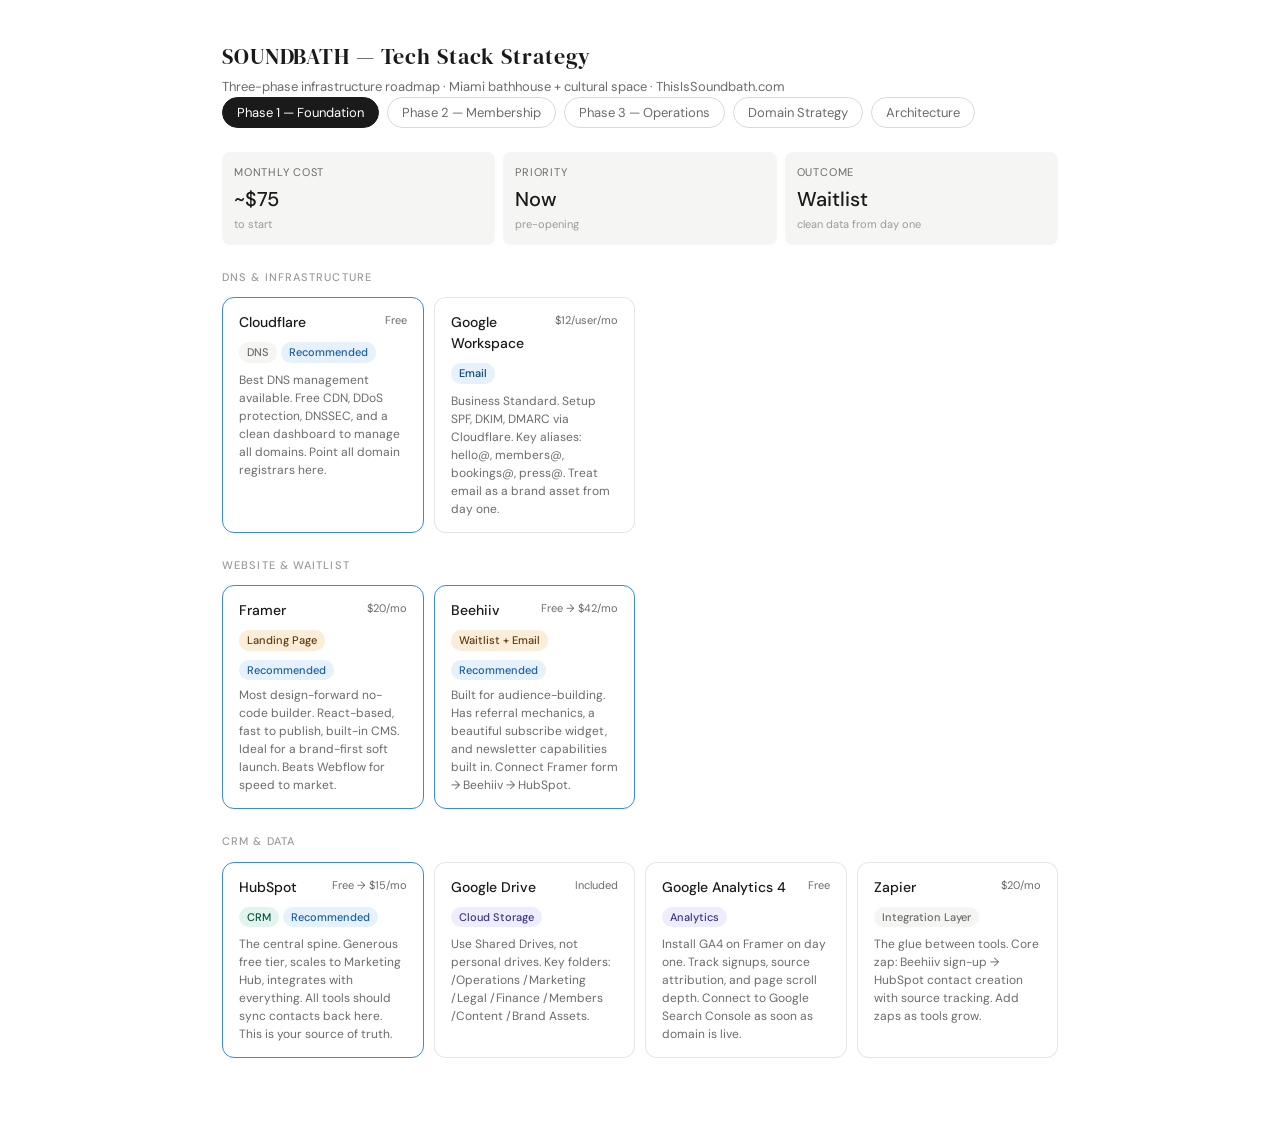
==== index.html @ 2747bed9 "index change" ====
<!DOCTYPE html>
<html lang="en">
<head>
<meta charset="UTF-8">
<meta name="viewport" content="width=device-width, initial-scale=1.0">
<title>SOUNDBATH — Tech Stack Strategy</title>
<style>
  @import url('https://fonts.googleapis.com/css2?family=DM+Serif+Display&family=DM+Sans:wght@400;500&display=swap');

  :root { --serif: 'DM Serif Display', serif; --sans: 'DM Sans', sans-serif; }
  *, *::before, *::after { box-sizing: border-box; margin: 0; padding: 0; }

  body {
    font-family: var(--sans);
    background: #fff;
    color: #1a1a1a;
    font-size: 14px;
    line-height: 1.5;
    padding: 32px;
    max-width: 900px;
    margin: 0 auto;
  }

  --color-text-primary: #1a1a1a;
  --color-text-secondary: #6b6b6b;
  --color-text-tertiary: #9b9b9b;
  --color-background-primary: #ffffff;
  --color-background-secondary: #f5f5f3;
  --color-border-tertiary: rgba(0,0,0,0.1);
  --color-border-secondary: rgba(0,0,0,0.2);
  --color-border-info: #378ADD;
  --color-background-info: #E6F1FB;
  --color-text-info: #185FA5;
  --border-radius-md: 8px;
  --border-radius-lg: 12px;

  .header { padding-bottom: 1rem; margin-bottom: 1.25rem; border-bottom: 0.5px solid rgba(0,0,0,0.1); }
  .header h1 { font-family: var(--serif); font-size: 22px; font-weight: 400; letter-spacing: 0.04em; }
  .header p { font-size: 13px; color: #6b6b6b; margin-top: 4px; }

  .phase-tabs { display: flex; gap: 8px; margin-bottom: 1.5rem; flex-wrap: wrap; }
  .tab { padding: 6px 14px; border: 0.5px solid rgba(0,0,0,0.15); border-radius: 20px; background: transparent; cursor: pointer; font-size: 13px; font-family: var(--sans); color: #6b6b6b; transition: all 0.15s; }
  .tab:hover { background: #f5f5f3; }
  .tab.active { background: #1a1a1a; color: #fff; border-color: #1a1a1a; }

  .phase-section { display: none; }
  .phase-section.active { display: block; }

  .section-label { font-size: 11px; letter-spacing: 0.1em; text-transform: uppercase; color: #9b9b9b; font-weight: 500; margin-bottom: 12px; }

  .tool-grid { display: grid; grid-template-columns: repeat(auto-fill, minmax(200px, 1fr)); gap: 10px; margin-bottom: 1.5rem; }

  .tool-card { background: #ffffff; border: 0.5px solid rgba(0,0,0,0.1); border-radius: 12px; padding: 14px 16px; cursor: pointer; transition: border-color 0.15s; }
  .tool-card:hover { border-color: rgba(0,0,0,0.2); }
  .tool-card.featured { border-color: #378ADD; border-width: 1px; }

  .tool-header { display: flex; align-items: flex-start; justify-content: space-between; gap: 8px; margin-bottom: 8px; }
  .tool-name { font-size: 14px; font-weight: 500; }
  .tool-cost { font-size: 11px; color: #6b6b6b; white-space: nowrap; }

  .tool-cat { display: inline-block; font-size: 11px; padding: 2px 8px; border-radius: 10px; margin-bottom: 8px; font-weight: 500; }
  .cat-infra { background: #f5f5f3; color: #6b6b6b; }
  .cat-email { background: #E6F1FB; color: #0C447C; }
  .cat-crm { background: #E1F5EE; color: #085041; }
  .cat-web { background: #FAEEDA; color: #633806; }
  .cat-data { background: #EEEDFE; color: #3C3489; }
  .cat-mem { background: #FAECE7; color: #712B13; }
  .cat-events { background: #EAF3DE; color: #27500A; }
  .cat-ops { background: #FBEAF0; color: #72243E; }
  .cat-rfid { background: #F1EFE8; color: #444441; }

  .rec-badge { font-size: 11px; padding: 2px 8px; border-radius: 10px; background: #E6F1FB; color: #185FA5; font-weight: 500; display: inline-block; margin-bottom: 6px; }

  .tool-desc { font-size: 12px; color: #6b6b6b; line-height: 1.5; }

  .arch-box { background: #f5f5f3; border-radius: 12px; padding: 1.25rem; margin-bottom: 1.5rem; }
  .arch-box h3 { font-size: 14px; font-weight: 500; margin-bottom: 10px; }
  .arch-flow { display: flex; align-items: center; flex-wrap: wrap; gap: 6px; margin-bottom: 10px; }
  .arch-node { background: #ffffff; border: 0.5px solid rgba(0,0,0,0.2); border-radius: 8px; padding: 5px 12px; font-size: 12px; font-weight: 500; white-space: nowrap; }
  .arch-arrow { color: #9b9b9b; font-size: 14px; }
  .arch-hub { background: #1a1a1a; color: #fff; border-color: #1a1a1a; }

  .domain-section { margin-bottom: 1.5rem; }
  .domain-item { display: flex; align-items: center; justify-content: space-between; padding: 10px 0; border-bottom: 0.5px solid rgba(0,0,0,0.08); gap: 12px; }
  .domain-item:last-child { border-bottom: none; }
  .domain-name { font-size: 13px; font-weight: 500; font-family: monospace; }
  .domain-note { font-size: 12px; color: #6b6b6b; flex: 1; text-align: right; }

  .callout { border-left: 2px solid #378ADD; padding: 10px 14px; margin-bottom: 1.25rem; border-radius: 0 8px 8px 0; background: #E6F1FB; }
  .callout p { font-size: 13px; color: #1a1a1a; line-height: 1.6; }
  .callout strong { font-weight: 500; }

  .cost-summary { display: grid; grid-template-columns: repeat(3, 1fr); gap: 8px; margin-bottom: 1.5rem; }
  .cost-card { background: #f5f5f3; border-radius: 8px; padding: 12px; }
  .cost-label { font-size: 11px; color: #6b6b6b; text-transform: uppercase; letter-spacing: 0.07em; margin-bottom: 4px; }
  .cost-val { font-size: 20px; font-weight: 500; }
  .cost-note { font-size: 11px; color: #9b9b9b; margin-top: 2px; }
</style>
</head>
<body>

<div style="font-family: var(--sans); color: #1a1a1a; padding: 0.5rem 0 2rem;">

  <div class="header">
    <h1>SOUNDBATH — Tech Stack Strategy</h1>
    <p>Three-phase infrastructure roadmap · Miami bathhouse + cultural space · ThisIsSoundbath.com</p>
  </div>

  <div class="phase-tabs">
    <button class="tab active" onclick="showPhase('p1', this)">Phase 1 — Foundation</button>
    <button class="tab" onclick="showPhase('p2', this)">Phase 2 — Membership</button>
    <button class="tab" onclick="showPhase('p3', this)">Phase 3 — Operations</button>
    <button class="tab" onclick="showPhase('domain', this)">Domain Strategy</button>
    <button class="tab" onclick="showPhase('arch', this)">Architecture</button>
  </div>

  <!-- PHASE 1 -->
  <div id="p1" class="phase-section active">
    <div class="cost-summary">
      <div class="cost-card"><div class="cost-label">Monthly cost</div><div class="cost-val">~$75</div><div class="cost-note">to start</div></div>
      <div class="cost-card"><div class="cost-label">Priority</div><div class="cost-val">Now</div><div class="cost-note">pre-opening</div></div>
      <div class="cost-card"><div class="cost-label">Outcome</div><div class="cost-val">Waitlist</div><div class="cost-note">clean data from day one</div></div>
    </div>

    <div class="section-label">DNS &amp; Infrastructure</div>
    <div class="tool-grid">
      <div class="tool-card featured">
        <div class="tool-header"><span class="tool-name">Cloudflare</span><span class="tool-cost">Free</span></div>
        <span class="tool-cat cat-infra">DNS</span>
        <div class="rec-badge">Recommended</div>
        <p class="tool-desc">Best DNS management available. Free CDN, DDoS protection, DNSSEC, and a clean dashboard to manage all domains. Point all domain registrars here.</p>
      </div>
      <div class="tool-card">
        <div class="tool-header"><span class="tool-name">Google Workspace</span><span class="tool-cost">$12/user/mo</span></div>
        <span class="tool-cat cat-email">Email</span>
        <p class="tool-desc">Business Standard. Setup SPF, DKIM, DMARC via Cloudflare. Key aliases: hello@, members@, bookings@, press@. Treat email as a brand asset from day one.</p>
      </div>
    </div>

    <div class="section-label">Website &amp; Waitlist</div>
    <div class="tool-grid">
      <div class="tool-card featured">
        <div class="tool-header"><span class="tool-name">Framer</span><span class="tool-cost">$20/mo</span></div>
        <span class="tool-cat cat-web">Landing Page</span>
        <div class="rec-badge">Recommended</div>
        <p class="tool-desc">Most design-forward no-code builder. React-based, fast to publish, built-in CMS. Ideal for a brand-first soft launch. Beats Webflow for speed to market.</p>
      </div>
      <div class="tool-card featured">
        <div class="tool-header"><span class="tool-name">Beehiiv</span><span class="tool-cost">Free → $42/mo</span></div>
        <span class="tool-cat cat-web">Waitlist + Email</span>
        <div class="rec-badge">Recommended</div>
        <p class="tool-desc">Built for audience-building. Has referral mechanics, a beautiful subscribe widget, and newsletter capabilities built in. Connect Framer form → Beehiiv → HubSpot.</p>
      </div>
    </div>

    <div class="section-label">CRM &amp; Data</div>
    <div class="tool-grid">
      <div class="tool-card featured">
        <div class="tool-header"><span class="tool-name">HubSpot</span><span class="tool-cost">Free → $15/mo</span></div>
        <span class="tool-cat cat-crm">CRM</span>
        <div class="rec-badge">Recommended</div>
        <p class="tool-desc">The central spine. Generous free tier, scales to Marketing Hub, integrates with everything. All tools should sync contacts back here. This is your source of truth.</p>
      </div>
      <div class="tool-card">
        <div class="tool-header"><span class="tool-name">Google Drive</span><span class="tool-cost">Included</span></div>
        <span class="tool-cat cat-data">Cloud Storage</span>
        <p class="tool-desc">Use Shared Drives, not personal drives. Key folders: /Operations /Marketing /Legal /Finance /Members /Content /Brand Assets.</p>
      </div>
      <div class="tool-card">
        <div class="tool-header"><span class="tool-name">Google Analytics 4</span><span class="tool-cost">Free</span></div>
        <span class="tool-cat cat-data">Analytics</span>
        <p class="tool-desc">Install GA4 on Framer on day one. Track signups, source attribution, and page scroll depth. Connect to Google Search Console as soon as domain is live.</p>
      </div>
      <div class="tool-card">
        <div class="tool-header"><span class="tool-name">Zapier</span><span class="tool-cost">$20/mo</span></div>
        <span class="tool-cat cat-infra">Integration Layer</span>
        <p class="tool-desc">The glue between tools. Core zap: Beehiiv sign-up → HubSpot contact creation with source tracking. Add zaps as tools grow.</p>
      </div>
    </div>
  </div>

  <!-- PHASE 2 -->
  <div id="p2" class="phase-section">
    <div class="cost-summary">
      <div class="cost-card"><div class="cost-label">Monthly cost</div><div class="cost-val">~$350</div><div class="cost-note">at launch</div></div>
      <div class="cost-card"><div class="cost-label">Timeline</div><div class="cost-val">6–9 mo</div><div class="cost-note">pre-opening</div></div>
      <div class="cost-card"><div class="cost-label">Outcome</div><div class="cost-val">Members</div><div class="cost-note">founding community live</div></div>
    </div>

    <div class="callout">
      <p><strong>Key decision point:</strong> Membership platform choice here affects Phase 3. Prioritize platforms with open APIs and Stripe billing so you own payment data. Avoid closed ecosystems that lock customer records.</p>
    </div>

    <div class="section-label">Membership Management</div>
    <div class="tool-grid">
      <div class="tool-card featured">
        <div class="tool-header"><span class="tool-name">Glofox</span><span class="tool-cost">~$110/mo</span></div>
        <span class="tool-cat cat-mem">Membership</span>
        <div class="rec-badge">Recommended</div>
        <p class="tool-desc">Modern, mobile-first membership management. Beautiful branded app, strong membership tier logic. Better UX than Mindbody for a premium wellness brand.</p>
      </div>
      <div class="tool-card">
        <div class="tool-header"><span class="tool-name">Stripe Billing + Memberstack</span><span class="tool-cost">% + $49/mo</span></div>
        <span class="tool-cat cat-mem">Membership</span>
        <p class="tool-desc">Custom control over billing and member portal. More dev work upfront but you own the entire data layer. Right choice if brand experience is paramount.</p>
      </div>
    </div>

    <div class="section-label">Community &amp; Events</div>
    <div class="tool-grid">
      <div class="tool-card featured">
        <div class="tool-header"><span class="tool-name">Circle.so</span><span class="tool-cost">$89/mo</span></div>
        <span class="tool-cat cat-events">Community</span>
        <div class="rec-badge">Recommended</div>
        <p class="tool-desc">Best-in-class community platform. Private spaces for founding members, event announcements, programming previews. Feels premium and exclusive — right for SOUNDBATH.</p>
      </div>
      <div class="tool-card featured">
        <div class="tool-header"><span class="tool-name">Luma</span><span class="tool-cost">Free + % for paid</span></div>
        <span class="tool-cat cat-events">Event Ticketing</span>
        <div class="rec-badge">Recommended</div>
        <p class="tool-desc">Beautiful, modern ticketing built for cultural programming. Free for free events, small % for paid. The aesthetic aligns with a cultural space. Great Miami community fit.</p>
      </div>
      <div class="tool-card">
        <div class="tool-header"><span class="tool-name">ReferralHero</span><span class="tool-cost">$49/mo</span></div>
        <span class="tool-cat cat-events">Referrals</span>
        <p class="tool-desc">Waitlist referral mechanics and founding member referral tracking. Can use Beehiiv's built-in referral features first before upgrading to this.</p>
      </div>
    </div>
  </div>

  <!-- PHASE 3 -->
  <div id="p3" class="phase-section">
    <div class="cost-summary">
      <div class="cost-card"><div class="cost-label">Monthly cost</div><div class="cost-val">Custom</div><div class="cost-note">enterprise pricing</div></div>
      <div class="cost-card"><div class="cost-label">Timeline</div><div class="cost-val">At opening</div><div class="cost-note">or 3 mo before</div></div>
      <div class="cost-card"><div class="cost-label">Outcome</div><div class="cost-val">Full ops</div><div class="cost-note">end-to-end bathhouse stack</div></div>
    </div>

    <div class="callout">
      <p><strong>Start conversations with Book4Time early.</strong> Enterprise wellness booking platforms require long procurement and onboarding cycles — 3 months minimum before opening. Same for RFID locker vendors.</p>
    </div>

    <div class="section-label">Booking &amp; Check-in</div>
    <div class="tool-grid">
      <div class="tool-card featured">
        <div class="tool-header"><span class="tool-name">Book4Time</span><span class="tool-cost">Enterprise</span></div>
        <span class="tool-cat cat-ops">Booking</span>
        <div class="rec-badge">Recommended</div>
        <p class="tool-desc">Industry standard for luxury hotel spas and wellness. Used by Four Seasons, Mandarin Oriental. Handles bookings, therapist scheduling, POS, and guest profiles. API-accessible.</p>
      </div>
      <div class="tool-card">
        <div class="tool-header"><span class="tool-name">Agilysys</span><span class="tool-cost">Enterprise</span></div>
        <span class="tool-cat cat-ops">Booking</span>
        <p class="tool-desc">Strong hotel/resort integration. Consider if partnering with a hotel property or if F&B operations are very complex. More hospitality-oriented than wellness.</p>
      </div>
    </div>

    <div class="section-label">RFID &amp; Lockers</div>
    <div class="tool-grid">
      <div class="tool-card featured">
        <div class="tool-header"><span class="tool-name">Gantner</span><span class="tool-cost">Hardware + SaaS</span></div>
        <span class="tool-cat cat-rfid">RFID / Lockers</span>
        <div class="rec-badge">Recommended</div>
        <p class="tool-desc">European spa and wellness RFID specialist. Wristband-based locker access, cashless spending throughout the facility, integrates with booking systems.</p>
      </div>
      <div class="tool-card">
        <div class="tool-header"><span class="tool-name">Ojmar</span><span class="tool-cost">Hardware + SaaS</span></div>
        <span class="tool-cat cat-rfid">RFID / Lockers</span>
        <p class="tool-desc">Spanish locker hardware specialist. Strong in wellness and gym environments. More common in US installs than Gantner. Get quotes from both and compare integration capability.</p>
      </div>
    </div>

    <div class="section-label">POS, Onboarding &amp; Analytics</div>
    <div class="tool-grid">
      <div class="tool-card">
        <div class="tool-header"><span class="tool-name">Toast</span><span class="tool-cost">$69/mo+</span></div>
        <span class="tool-cat cat-ops">POS</span>
        <p class="tool-desc">Best if F&B is a major revenue driver. Handles menu management, kitchen display, and tip flows well.</p>
      </div>
      <div class="tool-card featured">
        <div class="tool-header"><span class="tool-name">Smartwaiver</span><span class="tool-cost">$39/mo</span></div>
        <span class="tool-cat cat-ops">Waivers</span>
        <div class="rec-badge">Recommended</div>
        <p class="tool-desc">Digital waivers, health forms, and consent docs. Auto-syncs signed waivers to guest profiles. Can embed in the pre-arrival flow via booking confirmation email.</p>
      </div>
      <div class="tool-card">
        <div class="tool-header"><span class="tool-name">Persona</span><span class="tool-cost">~$0.80/verify</span></div>
        <span class="tool-cat cat-ops">ID Verification</span>
        <p class="tool-desc">Best-in-class identity verification. Handles ID + selfie match, age verification. Integrate into the pre-arrival digital onboarding flow, not at the front desk.</p>
      </div>
      <div class="tool-card">
        <div class="tool-header"><span class="tool-name">Looker Studio</span><span class="tool-cost">Free</span></div>
        <span class="tool-cat cat-data">Analytics</span>
        <p class="tool-desc">Connect Book4Time, HubSpot, and GA4 into a single operations dashboard. Free and powerful enough for early-stage analytics.</p>
      </div>
    </div>
  </div>

  <!-- DOMAIN STRATEGY -->
  <div id="domain" class="phase-section">
    <div class="callout">
      <p><strong>POV on domains:</strong> Domains are brand infrastructure, not an afterthought. The goal is protecting your name across the most likely search patterns, not collecting every TLD. Redirect all variants to your primary.</p>
    </div>

    <div class="section-label">Domain portfolio recommendation</div>
    <div class="domain-section">
      <div class="domain-item">
        <span class="domain-name">ThisIsSoundbath.com</span>
        <span class="tool-cat cat-crm" style="font-size:11px;padding:2px 8px;border-radius:10px;">Primary</span>
        <span class="domain-note">You own this — keep it as the canonical URL</span>
      </div>
      <div class="domain-item">
        <span class="domain-name">soundbath.miami</span>
        <span class="tool-cat cat-web" style="font-size:11px;padding:2px 8px;border-radius:10px;">Acquire now</span>
        <span class="domain-note">Highest priority. .miami TLD is powerful for local positioning + press</span>
      </div>
      <div class="domain-item">
        <span class="domain-name">soundbath.com</span>
        <span class="tool-cat cat-rfid" style="font-size:11px;padding:2px 8px;border-radius:10px;">Check availability</span>
        <span class="domain-note">Likely taken or expensive. Worth a WHOIS check — aftermarket if priced under $5k</span>
      </div>
      <div class="domain-item">
        <span class="domain-name">joinsoundbath.com</span>
        <span class="tool-cat cat-web" style="font-size:11px;padding:2px 8px;border-radius:10px;">Acquire now</span>
        <span class="domain-note">Great for membership CTAs. "Join Soundbath" is a natural search pattern</span>
      </div>
      <div class="domain-item">
        <span class="domain-name">soundbathmia.com</span>
        <span class="tool-cat cat-rfid" style="font-size:11px;padding:2px 8px;border-radius:10px;">Optional</span>
        <span class="domain-note">Cheap insurance. Good for Miami-specific campaigns</span>
      </div>
    </div>

    <div class="section-label" style="margin-top:1.5rem;">DNS setup</div>
    <div class="tool-grid" style="grid-template-columns: 1fr 1fr;">
      <div class="tool-card">
        <div class="tool-name" style="margin-bottom:8px;">Registrar strategy</div>
        <p class="tool-desc">Keep all domains at one registrar (Namecheap or Cloudflare Registrar). Then point all nameservers to Cloudflare DNS. Cloudflare Registrar charges at-cost — no markup.</p>
      </div>
      <div class="tool-card">
        <div class="tool-name" style="margin-bottom:8px;">Email authentication</div>
        <p class="tool-desc">Set up SPF, DKIM, and DMARC records in Cloudflare on day one. This protects deliverability and prevents email spoofing. Google Workspace walks through this — don't skip it.</p>
      </div>
    </div>
  </div>

  <!-- ARCHITECTURE -->
  <div id="arch" class="phase-section">
    <div class="callout">
      <p><strong>Core principle:</strong> HubSpot is the spine. Every tool that touches a customer should connect back to HubSpot. This ensures that when you switch any single tool, you don't lose customer history. Avoid any platform that doesn't export your contact data.</p>
    </div>

    <div class="section-label">Data flow — customer journey</div>
    <div class="arch-box">
      <h3>Phase 1 → 3 data architecture</h3>
      <div class="arch-flow">
        <span class="arch-node">Framer (website)</span>
        <span class="arch-arrow">→</span>
        <span class="arch-node">Beehiiv (waitlist)</span>
        <span class="arch-arrow">→</span>
        <span class="arch-node arch-hub">HubSpot CRM</span>
        <span class="arch-arrow">→</span>
        <span class="arch-node">Glofox (membership)</span>
      </div>
      <div class="arch-flow">
        <span class="arch-node">Luma (events)</span>
        <span class="arch-arrow">→</span>
        <span class="arch-node">Zapier</span>
        <span class="arch-arrow">→</span>
        <span class="arch-node arch-hub">HubSpot CRM</span>
        <span class="arch-arrow">→</span>
        <span class="arch-node">Book4Time (bookings)</span>
      </div>
      <div class="arch-flow">
        <span class="arch-node">Book4Time + RFID</span>
        <span class="arch-arrow">→</span>
        <span class="arch-node">Looker Studio</span>
        <span class="arch-arrow">→</span>
        <span class="arch-node">Guest analytics</span>
      </div>
    </div>

    <div class="section-label">Long-term data ownership</div>
    <div class="tool-grid" style="grid-template-columns: 1fr 1fr;">
      <div class="tool-card">
        <div class="tool-name" style="margin-bottom:8px;">Segment (later)</div>
        <p class="tool-desc">Once you have 3+ tools sending customer events, add Segment as a Customer Data Platform. All tools send events to Segment, which routes to HubSpot and any analytics tool.</p>
      </div>
      <div class="tool-card">
        <div class="tool-name" style="margin-bottom:8px;">Data portability rule</div>
        <p class="tool-desc">Before signing any contract: confirm you can export all customer data (name, email, visit history, spend) in CSV or via API. Any vendor who can't guarantee this is a risk.</p>
      </div>
    </div>
  </div>

</div>

<script>
function showPhase(id, btn) {
  document.querySelectorAll('.phase-section').forEach(el => el.classList.remove('active'));
  document.querySelectorAll('.tab').forEach(el => el.classList.remove('active'));
  document.getElementById(id).classList.add('active');
  btn.classList.add('active');
}
</script>

</body>
</html>
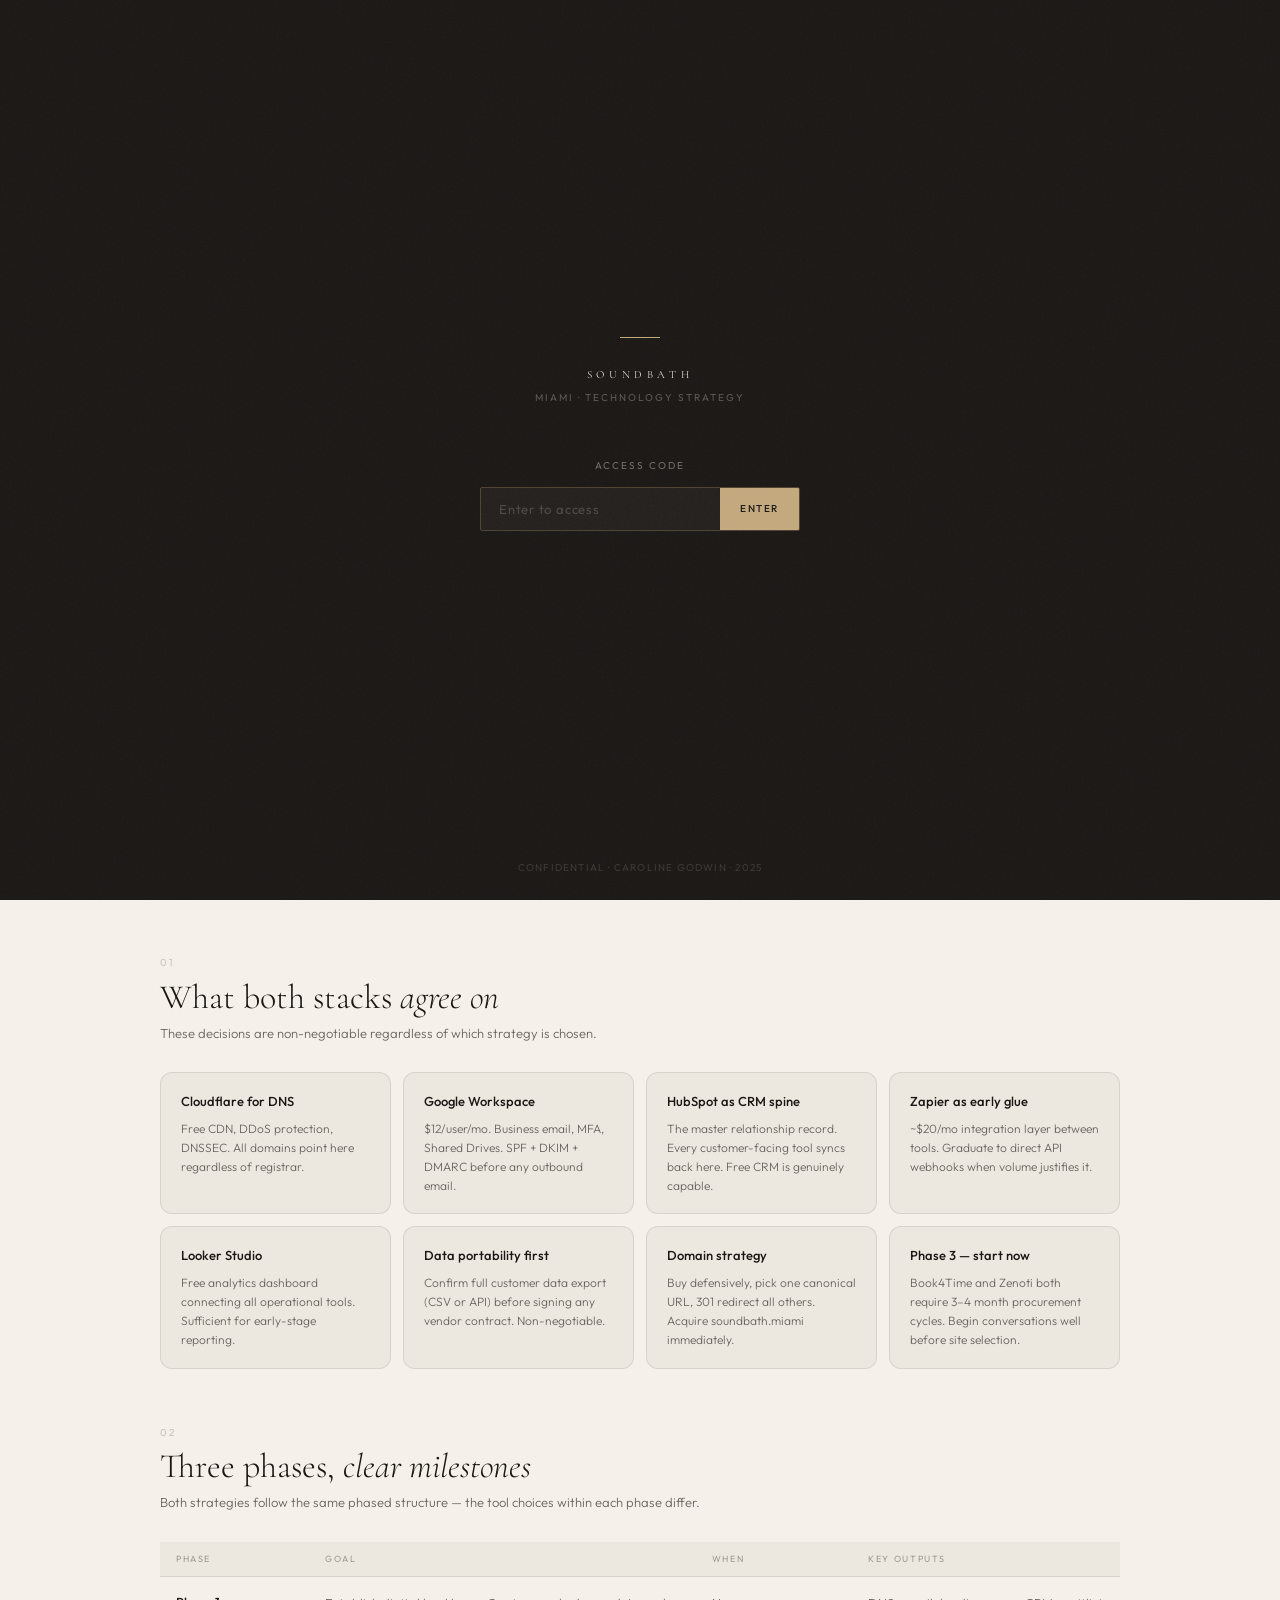
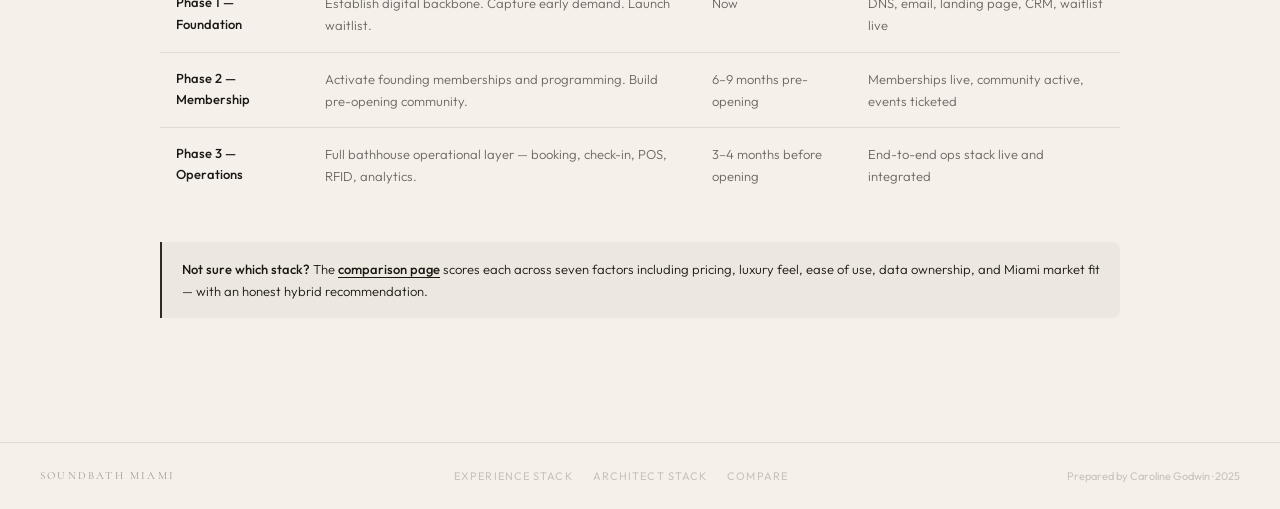
==== commit 36b75e3e: "password protected  and comparison" ====
--- a/index.html
+++ b/index.html
@@ -4,405 +4,202 @@
 <meta charset="UTF-8">
 <meta name="viewport" content="width=device-width, initial-scale=1.0">
 <title>SOUNDBATH — Tech Stack Strategy</title>
-<style>
-  @import url('https://fonts.googleapis.com/css2?family=DM+Serif+Display&family=DM+Sans:wght@400;500&display=swap');
-
-  :root { --serif: 'DM Serif Display', serif; --sans: 'DM Sans', sans-serif; }
-  *, *::before, *::after { box-sizing: border-box; margin: 0; padding: 0; }
-
-  body {
-    font-family: var(--sans);
-    background: #fff;
-    color: #1a1a1a;
-    font-size: 14px;
-    line-height: 1.5;
-    padding: 32px;
-    max-width: 900px;
-    margin: 0 auto;
-  }
-
-  --color-text-primary: #1a1a1a;
-  --color-text-secondary: #6b6b6b;
-  --color-text-tertiary: #9b9b9b;
-  --color-background-primary: #ffffff;
-  --color-background-secondary: #f5f5f3;
-  --color-border-tertiary: rgba(0,0,0,0.1);
-  --color-border-secondary: rgba(0,0,0,0.2);
-  --color-border-info: #378ADD;
-  --color-background-info: #E6F1FB;
-  --color-text-info: #185FA5;
-  --border-radius-md: 8px;
-  --border-radius-lg: 12px;
-
-  .header { padding-bottom: 1rem; margin-bottom: 1.25rem; border-bottom: 0.5px solid rgba(0,0,0,0.1); }
-  .header h1 { font-family: var(--serif); font-size: 22px; font-weight: 400; letter-spacing: 0.04em; }
-  .header p { font-size: 13px; color: #6b6b6b; margin-top: 4px; }
-
-  .phase-tabs { display: flex; gap: 8px; margin-bottom: 1.5rem; flex-wrap: wrap; }
-  .tab { padding: 6px 14px; border: 0.5px solid rgba(0,0,0,0.15); border-radius: 20px; background: transparent; cursor: pointer; font-size: 13px; font-family: var(--sans); color: #6b6b6b; transition: all 0.15s; }
-  .tab:hover { background: #f5f5f3; }
-  .tab.active { background: #1a1a1a; color: #fff; border-color: #1a1a1a; }
-
-  .phase-section { display: none; }
-  .phase-section.active { display: block; }
-
-  .section-label { font-size: 11px; letter-spacing: 0.1em; text-transform: uppercase; color: #9b9b9b; font-weight: 500; margin-bottom: 12px; }
-
-  .tool-grid { display: grid; grid-template-columns: repeat(auto-fill, minmax(200px, 1fr)); gap: 10px; margin-bottom: 1.5rem; }
-
-  .tool-card { background: #ffffff; border: 0.5px solid rgba(0,0,0,0.1); border-radius: 12px; padding: 14px 16px; cursor: pointer; transition: border-color 0.15s; }
-  .tool-card:hover { border-color: rgba(0,0,0,0.2); }
-  .tool-card.featured { border-color: #378ADD; border-width: 1px; }
-
-  .tool-header { display: flex; align-items: flex-start; justify-content: space-between; gap: 8px; margin-bottom: 8px; }
-  .tool-name { font-size: 14px; font-weight: 500; }
-  .tool-cost { font-size: 11px; color: #6b6b6b; white-space: nowrap; }
-
-  .tool-cat { display: inline-block; font-size: 11px; padding: 2px 8px; border-radius: 10px; margin-bottom: 8px; font-weight: 500; }
-  .cat-infra { background: #f5f5f3; color: #6b6b6b; }
-  .cat-email { background: #E6F1FB; color: #0C447C; }
-  .cat-crm { background: #E1F5EE; color: #085041; }
-  .cat-web { background: #FAEEDA; color: #633806; }
-  .cat-data { background: #EEEDFE; color: #3C3489; }
-  .cat-mem { background: #FAECE7; color: #712B13; }
-  .cat-events { background: #EAF3DE; color: #27500A; }
-  .cat-ops { background: #FBEAF0; color: #72243E; }
-  .cat-rfid { background: #F1EFE8; color: #444441; }
-
-  .rec-badge { font-size: 11px; padding: 2px 8px; border-radius: 10px; background: #E6F1FB; color: #185FA5; font-weight: 500; display: inline-block; margin-bottom: 6px; }
-
-  .tool-desc { font-size: 12px; color: #6b6b6b; line-height: 1.5; }
-
-  .arch-box { background: #f5f5f3; border-radius: 12px; padding: 1.25rem; margin-bottom: 1.5rem; }
-  .arch-box h3 { font-size: 14px; font-weight: 500; margin-bottom: 10px; }
-  .arch-flow { display: flex; align-items: center; flex-wrap: wrap; gap: 6px; margin-bottom: 10px; }
-  .arch-node { background: #ffffff; border: 0.5px solid rgba(0,0,0,0.2); border-radius: 8px; padding: 5px 12px; font-size: 12px; font-weight: 500; white-space: nowrap; }
-  .arch-arrow { color: #9b9b9b; font-size: 14px; }
-  .arch-hub { background: #1a1a1a; color: #fff; border-color: #1a1a1a; }
-
-  .domain-section { margin-bottom: 1.5rem; }
-  .domain-item { display: flex; align-items: center; justify-content: space-between; padding: 10px 0; border-bottom: 0.5px solid rgba(0,0,0,0.08); gap: 12px; }
-  .domain-item:last-child { border-bottom: none; }
-  .domain-name { font-size: 13px; font-weight: 500; font-family: monospace; }
-  .domain-note { font-size: 12px; color: #6b6b6b; flex: 1; text-align: right; }
-
-  .callout { border-left: 2px solid #378ADD; padding: 10px 14px; margin-bottom: 1.25rem; border-radius: 0 8px 8px 0; background: #E6F1FB; }
-  .callout p { font-size: 13px; color: #1a1a1a; line-height: 1.6; }
-  .callout strong { font-weight: 500; }
-
-  .cost-summary { display: grid; grid-template-columns: repeat(3, 1fr); gap: 8px; margin-bottom: 1.5rem; }
-  .cost-card { background: #f5f5f3; border-radius: 8px; padding: 12px; }
-  .cost-label { font-size: 11px; color: #6b6b6b; text-transform: uppercase; letter-spacing: 0.07em; margin-bottom: 4px; }
-  .cost-val { font-size: 20px; font-weight: 500; }
-  .cost-note { font-size: 11px; color: #9b9b9b; margin-top: 2px; }
-</style>
+<link rel="stylesheet" href="style.css">
 </head>
 <body>
 
-<div style="font-family: var(--sans); color: #1a1a1a; padding: 0.5rem 0 2rem;">
-
-  <div class="header">
-    <h1>SOUNDBATH — Tech Stack Strategy</h1>
-    <p>Three-phase infrastructure roadmap · Miami bathhouse + cultural space · ThisIsSoundbath.com</p>
-  </div>
-
-  <div class="phase-tabs">
-    <button class="tab active" onclick="showPhase('p1', this)">Phase 1 — Foundation</button>
-    <button class="tab" onclick="showPhase('p2', this)">Phase 2 — Membership</button>
-    <button class="tab" onclick="showPhase('p3', this)">Phase 3 — Operations</button>
-    <button class="tab" onclick="showPhase('domain', this)">Domain Strategy</button>
-    <button class="tab" onclick="showPhase('arch', this)">Architecture</button>
-  </div>
-
-  <!-- PHASE 1 -->
-  <div id="p1" class="phase-section active">
-    <div class="cost-summary">
-      <div class="cost-card"><div class="cost-label">Monthly cost</div><div class="cost-val">~$75</div><div class="cost-note">to start</div></div>
-      <div class="cost-card"><div class="cost-label">Priority</div><div class="cost-val">Now</div><div class="cost-note">pre-opening</div></div>
-      <div class="cost-card"><div class="cost-label">Outcome</div><div class="cost-val">Waitlist</div><div class="cost-note">clean data from day one</div></div>
+<!-- PASSWORD GATE -->
+<div id="gate">
+  <div class="gate-grain"></div>
+  <div class="gate-rule"></div>
+  <div class="gate-wordmark">Soundbath</div>
+  <div class="gate-sub">Miami · Technology Strategy</div>
+  <label class="gate-label">Access code</label>
+  <div class="gate-field-wrap">
+    <input class="gate-input" type="password" id="gate-input" placeholder="Enter to access" autocomplete="off"/>
+    <button class="gate-btn" onclick="checkPassword()">Enter</button>
+  </div>
+  <div class="gate-error" id="gate-error"></div>
+  <div class="gate-footer">Confidential · Caroline Godwin · 2025</div>
+</div>
+
+<nav class="site-nav" id="sitenav">
+  <div class="nav-inner">
+    <a class="nav-brand" href="index.html">Soundbath</a>
+    <div class="nav-links" id="navlinks">
+      <a class="nav-link active" href="index.html">Overview</a>
+      <a class="nav-link exp-pill" href="stack-experience.html">The Experience Stack</a>
+      <a class="nav-link arch-pill" href="stack-architect.html">The Architect Stack</a>
+      <a class="nav-link" href="comparison.html">Compare</a>
     </div>
-
-    <div class="section-label">DNS &amp; Infrastructure</div>
-    <div class="tool-grid">
-      <div class="tool-card featured">
-        <div class="tool-header"><span class="tool-name">Cloudflare</span><span class="tool-cost">Free</span></div>
-        <span class="tool-cat cat-infra">DNS</span>
-        <div class="rec-badge">Recommended</div>
-        <p class="tool-desc">Best DNS management available. Free CDN, DDoS protection, DNSSEC, and a clean dashboard to manage all domains. Point all domain registrars here.</p>
-      </div>
-      <div class="tool-card">
-        <div class="tool-header"><span class="tool-name">Google Workspace</span><span class="tool-cost">$12/user/mo</span></div>
-        <span class="tool-cat cat-email">Email</span>
-        <p class="tool-desc">Business Standard. Setup SPF, DKIM, DMARC via Cloudflare. Key aliases: hello@, members@, bookings@, press@. Treat email as a brand asset from day one.</p>
-      </div>
+    <button class="nav-hamburger" id="hamburger" onclick="toggleMenu()" aria-label="Menu">
+      <span></span><span></span><span></span>
+    </button>
+  </div>
+  <div class="nav-mobile-menu" id="mobilemenu">
+    <a class="nav-link active" href="index.html">Overview</a>
+    <a class="nav-link" href="stack-experience.html">The Experience Stack</a>
+    <a class="nav-link" href="stack-architect.html">The Architect Stack</a>
+    <a class="nav-link" href="comparison.html">Compare Both</a>
+  </div>
+</nav>
+
+<div class="page-wrap">
+
+  <div class="page-hero fade-up">
+    <div class="page-hero-eyebrow">Tech infrastructure strategy · Miami bathhouse + cultural space</div>
+    <h1>Building <em>SOUNDBATH</em><br>from the ground up.</h1>
+    <p class="page-hero-desc">Two architecture approaches for a membership-driven luxury bathhouse in Miami. Both share the same foundation — they diverge meaningfully in billing, community, and operations. Prepared by Caroline Godwin, full-stack developer.</p>
+    <div class="page-hero-tags">
+      <span class="tag tag-neutral">Three phases</span>
+      <span class="tag tag-gold">ThisIsSoundbath.com</span>
+      <span class="tag tag-neutral">Miami, FL · 2025</span>
     </div>
-
-    <div class="section-label">Website &amp; Waitlist</div>
-    <div class="tool-grid">
-      <div class="tool-card featured">
-        <div class="tool-header"><span class="tool-name">Framer</span><span class="tool-cost">$20/mo</span></div>
-        <span class="tool-cat cat-web">Landing Page</span>
-        <div class="rec-badge">Recommended</div>
-        <p class="tool-desc">Most design-forward no-code builder. React-based, fast to publish, built-in CMS. Ideal for a brand-first soft launch. Beats Webflow for speed to market.</p>
-      </div>
-      <div class="tool-card featured">
-        <div class="tool-header"><span class="tool-name">Beehiiv</span><span class="tool-cost">Free → $42/mo</span></div>
-        <span class="tool-cat cat-web">Waitlist + Email</span>
-        <div class="rec-badge">Recommended</div>
-        <p class="tool-desc">Built for audience-building. Has referral mechanics, a beautiful subscribe widget, and newsletter capabilities built in. Connect Framer form → Beehiiv → HubSpot.</p>
-      </div>
-    </div>
-
-    <div class="section-label">CRM &amp; Data</div>
-    <div class="tool-grid">
-      <div class="tool-card featured">
-        <div class="tool-header"><span class="tool-name">HubSpot</span><span class="tool-cost">Free → $15/mo</span></div>
-        <span class="tool-cat cat-crm">CRM</span>
-        <div class="rec-badge">Recommended</div>
-        <p class="tool-desc">The central spine. Generous free tier, scales to Marketing Hub, integrates with everything. All tools should sync contacts back here. This is your source of truth.</p>
-      </div>
-      <div class="tool-card">
-        <div class="tool-header"><span class="tool-name">Google Drive</span><span class="tool-cost">Included</span></div>
-        <span class="tool-cat cat-data">Cloud Storage</span>
-        <p class="tool-desc">Use Shared Drives, not personal drives. Key folders: /Operations /Marketing /Legal /Finance /Members /Content /Brand Assets.</p>
-      </div>
-      <div class="tool-card">
-        <div class="tool-header"><span class="tool-name">Google Analytics 4</span><span class="tool-cost">Free</span></div>
-        <span class="tool-cat cat-data">Analytics</span>
-        <p class="tool-desc">Install GA4 on Framer on day one. Track signups, source attribution, and page scroll depth. Connect to Google Search Console as soon as domain is live.</p>
-      </div>
-      <div class="tool-card">
-        <div class="tool-header"><span class="tool-name">Zapier</span><span class="tool-cost">$20/mo</span></div>
-        <span class="tool-cat cat-infra">Integration Layer</span>
-        <p class="tool-desc">The glue between tools. Core zap: Beehiiv sign-up → HubSpot contact creation with source tracking. Add zaps as tools grow.</p>
-      </div>
-    </div>
-  </div>
-
-  <!-- PHASE 2 -->
-  <div id="p2" class="phase-section">
-    <div class="cost-summary">
-      <div class="cost-card"><div class="cost-label">Monthly cost</div><div class="cost-val">~$350</div><div class="cost-note">at launch</div></div>
-      <div class="cost-card"><div class="cost-label">Timeline</div><div class="cost-val">6–9 mo</div><div class="cost-note">pre-opening</div></div>
-      <div class="cost-card"><div class="cost-label">Outcome</div><div class="cost-val">Members</div><div class="cost-note">founding community live</div></div>
-    </div>
-
-    <div class="callout">
-      <p><strong>Key decision point:</strong> Membership platform choice here affects Phase 3. Prioritize platforms with open APIs and Stripe billing so you own payment data. Avoid closed ecosystems that lock customer records.</p>
-    </div>
-
-    <div class="section-label">Membership Management</div>
-    <div class="tool-grid">
-      <div class="tool-card featured">
-        <div class="tool-header"><span class="tool-name">Glofox</span><span class="tool-cost">~$110/mo</span></div>
-        <span class="tool-cat cat-mem">Membership</span>
-        <div class="rec-badge">Recommended</div>
-        <p class="tool-desc">Modern, mobile-first membership management. Beautiful branded app, strong membership tier logic. Better UX than Mindbody for a premium wellness brand.</p>
-      </div>
-      <div class="tool-card">
-        <div class="tool-header"><span class="tool-name">Stripe Billing + Memberstack</span><span class="tool-cost">% + $49/mo</span></div>
-        <span class="tool-cat cat-mem">Membership</span>
-        <p class="tool-desc">Custom control over billing and member portal. More dev work upfront but you own the entire data layer. Right choice if brand experience is paramount.</p>
-      </div>
-    </div>
-
-    <div class="section-label">Community &amp; Events</div>
-    <div class="tool-grid">
-      <div class="tool-card featured">
-        <div class="tool-header"><span class="tool-name">Circle.so</span><span class="tool-cost">$89/mo</span></div>
-        <span class="tool-cat cat-events">Community</span>
-        <div class="rec-badge">Recommended</div>
-        <p class="tool-desc">Best-in-class community platform. Private spaces for founding members, event announcements, programming previews. Feels premium and exclusive — right for SOUNDBATH.</p>
-      </div>
-      <div class="tool-card featured">
-        <div class="tool-header"><span class="tool-name">Luma</span><span class="tool-cost">Free + % for paid</span></div>
-        <span class="tool-cat cat-events">Event Ticketing</span>
-        <div class="rec-badge">Recommended</div>
-        <p class="tool-desc">Beautiful, modern ticketing built for cultural programming. Free for free events, small % for paid. The aesthetic aligns with a cultural space. Great Miami community fit.</p>
-      </div>
-      <div class="tool-card">
-        <div class="tool-header"><span class="tool-name">ReferralHero</span><span class="tool-cost">$49/mo</span></div>
-        <span class="tool-cat cat-events">Referrals</span>
-        <p class="tool-desc">Waitlist referral mechanics and founding member referral tracking. Can use Beehiiv's built-in referral features first before upgrading to this.</p>
-      </div>
-    </div>
-  </div>
-
-  <!-- PHASE 3 -->
-  <div id="p3" class="phase-section">
-    <div class="cost-summary">
-      <div class="cost-card"><div class="cost-label">Monthly cost</div><div class="cost-val">Custom</div><div class="cost-note">enterprise pricing</div></div>
-      <div class="cost-card"><div class="cost-label">Timeline</div><div class="cost-val">At opening</div><div class="cost-note">or 3 mo before</div></div>
-      <div class="cost-card"><div class="cost-label">Outcome</div><div class="cost-val">Full ops</div><div class="cost-note">end-to-end bathhouse stack</div></div>
-    </div>
-
-    <div class="callout">
-      <p><strong>Start conversations with Book4Time early.</strong> Enterprise wellness booking platforms require long procurement and onboarding cycles — 3 months minimum before opening. Same for RFID locker vendors.</p>
-    </div>
-
-    <div class="section-label">Booking &amp; Check-in</div>
-    <div class="tool-grid">
-      <div class="tool-card featured">
-        <div class="tool-header"><span class="tool-name">Book4Time</span><span class="tool-cost">Enterprise</span></div>
-        <span class="tool-cat cat-ops">Booking</span>
-        <div class="rec-badge">Recommended</div>
-        <p class="tool-desc">Industry standard for luxury hotel spas and wellness. Used by Four Seasons, Mandarin Oriental. Handles bookings, therapist scheduling, POS, and guest profiles. API-accessible.</p>
-      </div>
-      <div class="tool-card">
-        <div class="tool-header"><span class="tool-name">Agilysys</span><span class="tool-cost">Enterprise</span></div>
-        <span class="tool-cat cat-ops">Booking</span>
-        <p class="tool-desc">Strong hotel/resort integration. Consider if partnering with a hotel property or if F&B operations are very complex. More hospitality-oriented than wellness.</p>
-      </div>
-    </div>
-
-    <div class="section-label">RFID &amp; Lockers</div>
-    <div class="tool-grid">
-      <div class="tool-card featured">
-        <div class="tool-header"><span class="tool-name">Gantner</span><span class="tool-cost">Hardware + SaaS</span></div>
-        <span class="tool-cat cat-rfid">RFID / Lockers</span>
-        <div class="rec-badge">Recommended</div>
-        <p class="tool-desc">European spa and wellness RFID specialist. Wristband-based locker access, cashless spending throughout the facility, integrates with booking systems.</p>
-      </div>
-      <div class="tool-card">
-        <div class="tool-header"><span class="tool-name">Ojmar</span><span class="tool-cost">Hardware + SaaS</span></div>
-        <span class="tool-cat cat-rfid">RFID / Lockers</span>
-        <p class="tool-desc">Spanish locker hardware specialist. Strong in wellness and gym environments. More common in US installs than Gantner. Get quotes from both and compare integration capability.</p>
-      </div>
-    </div>
-
-    <div class="section-label">POS, Onboarding &amp; Analytics</div>
-    <div class="tool-grid">
-      <div class="tool-card">
-        <div class="tool-header"><span class="tool-name">Toast</span><span class="tool-cost">$69/mo+</span></div>
-        <span class="tool-cat cat-ops">POS</span>
-        <p class="tool-desc">Best if F&B is a major revenue driver. Handles menu management, kitchen display, and tip flows well.</p>
-      </div>
-      <div class="tool-card featured">
-        <div class="tool-header"><span class="tool-name">Smartwaiver</span><span class="tool-cost">$39/mo</span></div>
-        <span class="tool-cat cat-ops">Waivers</span>
-        <div class="rec-badge">Recommended</div>
-        <p class="tool-desc">Digital waivers, health forms, and consent docs. Auto-syncs signed waivers to guest profiles. Can embed in the pre-arrival flow via booking confirmation email.</p>
-      </div>
-      <div class="tool-card">
-        <div class="tool-header"><span class="tool-name">Persona</span><span class="tool-cost">~$0.80/verify</span></div>
-        <span class="tool-cat cat-ops">ID Verification</span>
-        <p class="tool-desc">Best-in-class identity verification. Handles ID + selfie match, age verification. Integrate into the pre-arrival digital onboarding flow, not at the front desk.</p>
-      </div>
-      <div class="tool-card">
-        <div class="tool-header"><span class="tool-name">Looker Studio</span><span class="tool-cost">Free</span></div>
-        <span class="tool-cat cat-data">Analytics</span>
-        <p class="tool-desc">Connect Book4Time, HubSpot, and GA4 into a single operations dashboard. Free and powerful enough for early-stage analytics.</p>
-      </div>
-    </div>
-  </div>
-
-  <!-- DOMAIN STRATEGY -->
-  <div id="domain" class="phase-section">
-    <div class="callout">
-      <p><strong>POV on domains:</strong> Domains are brand infrastructure, not an afterthought. The goal is protecting your name across the most likely search patterns, not collecting every TLD. Redirect all variants to your primary.</p>
-    </div>
-
-    <div class="section-label">Domain portfolio recommendation</div>
-    <div class="domain-section">
-      <div class="domain-item">
-        <span class="domain-name">ThisIsSoundbath.com</span>
-        <span class="tool-cat cat-crm" style="font-size:11px;padding:2px 8px;border-radius:10px;">Primary</span>
-        <span class="domain-note">You own this — keep it as the canonical URL</span>
-      </div>
-      <div class="domain-item">
-        <span class="domain-name">soundbath.miami</span>
-        <span class="tool-cat cat-web" style="font-size:11px;padding:2px 8px;border-radius:10px;">Acquire now</span>
-        <span class="domain-note">Highest priority. .miami TLD is powerful for local positioning + press</span>
-      </div>
-      <div class="domain-item">
-        <span class="domain-name">soundbath.com</span>
-        <span class="tool-cat cat-rfid" style="font-size:11px;padding:2px 8px;border-radius:10px;">Check availability</span>
-        <span class="domain-note">Likely taken or expensive. Worth a WHOIS check — aftermarket if priced under $5k</span>
-      </div>
-      <div class="domain-item">
-        <span class="domain-name">joinsoundbath.com</span>
-        <span class="tool-cat cat-web" style="font-size:11px;padding:2px 8px;border-radius:10px;">Acquire now</span>
-        <span class="domain-note">Great for membership CTAs. "Join Soundbath" is a natural search pattern</span>
-      </div>
-      <div class="domain-item">
-        <span class="domain-name">soundbathmia.com</span>
-        <span class="tool-cat cat-rfid" style="font-size:11px;padding:2px 8px;border-radius:10px;">Optional</span>
-        <span class="domain-note">Cheap insurance. Good for Miami-specific campaigns</span>
-      </div>
-    </div>
-
-    <div class="section-label" style="margin-top:1.5rem;">DNS setup</div>
-    <div class="tool-grid" style="grid-template-columns: 1fr 1fr;">
-      <div class="tool-card">
-        <div class="tool-name" style="margin-bottom:8px;">Registrar strategy</div>
-        <p class="tool-desc">Keep all domains at one registrar (Namecheap or Cloudflare Registrar). Then point all nameservers to Cloudflare DNS. Cloudflare Registrar charges at-cost — no markup.</p>
-      </div>
-      <div class="tool-card">
-        <div class="tool-name" style="margin-bottom:8px;">Email authentication</div>
-        <p class="tool-desc">Set up SPF, DKIM, and DMARC records in Cloudflare on day one. This protects deliverability and prevents email spoofing. Google Workspace walks through this — don't skip it.</p>
-      </div>
-    </div>
-  </div>
-
-  <!-- ARCHITECTURE -->
-  <div id="arch" class="phase-section">
-    <div class="callout">
-      <p><strong>Core principle:</strong> HubSpot is the spine. Every tool that touches a customer should connect back to HubSpot. This ensures that when you switch any single tool, you don't lose customer history. Avoid any platform that doesn't export your contact data.</p>
-    </div>
-
-    <div class="section-label">Data flow — customer journey</div>
-    <div class="arch-box">
-      <h3>Phase 1 → 3 data architecture</h3>
-      <div class="arch-flow">
-        <span class="arch-node">Framer (website)</span>
-        <span class="arch-arrow">→</span>
-        <span class="arch-node">Beehiiv (waitlist)</span>
-        <span class="arch-arrow">→</span>
-        <span class="arch-node arch-hub">HubSpot CRM</span>
-        <span class="arch-arrow">→</span>
-        <span class="arch-node">Glofox (membership)</span>
-      </div>
-      <div class="arch-flow">
-        <span class="arch-node">Luma (events)</span>
-        <span class="arch-arrow">→</span>
-        <span class="arch-node">Zapier</span>
-        <span class="arch-arrow">→</span>
-        <span class="arch-node arch-hub">HubSpot CRM</span>
-        <span class="arch-arrow">→</span>
-        <span class="arch-node">Book4Time (bookings)</span>
-      </div>
-      <div class="arch-flow">
-        <span class="arch-node">Book4Time + RFID</span>
-        <span class="arch-arrow">→</span>
-        <span class="arch-node">Looker Studio</span>
-        <span class="arch-arrow">→</span>
-        <span class="arch-node">Guest analytics</span>
-      </div>
-    </div>
-
-    <div class="section-label">Long-term data ownership</div>
-    <div class="tool-grid" style="grid-template-columns: 1fr 1fr;">
-      <div class="tool-card">
-        <div class="tool-name" style="margin-bottom:8px;">Segment (later)</div>
-        <p class="tool-desc">Once you have 3+ tools sending customer events, add Segment as a Customer Data Platform. All tools send events to Segment, which routes to HubSpot and any analytics tool.</p>
-      </div>
-      <div class="tool-card">
-        <div class="tool-name" style="margin-bottom:8px;">Data portability rule</div>
-        <p class="tool-desc">Before signing any contract: confirm you can export all customer data (name, email, visit history, spend) in CSV or via API. Any vendor who can't guarantee this is a risk.</p>
-      </div>
-    </div>
+  </div>
+
+  <!-- STRATEGY CARDS -->
+  <div class="section-label fade-up">Two approaches — explore each or read the comparison first</div>
+
+  <div class="strategy-cards fade-up d1">
+    <a class="strategy-card exp-card" href="stack-experience.html">
+      <div class="strategy-card-tag">The Experience Stack</div>
+      <h2>Built for speed, luxury feel, and community from day one.</h2>
+      <p>Purpose-built wellness tools, a polished member app, and a curated community platform. The fastest path from brief to live. Best if brand experience and pre-opening community are top priorities.</p>
+      <div class="strategy-card-tools">
+        <span class="strategy-card-tool">Framer</span>
+        <span class="strategy-card-tool">Beehiiv</span>
+        <span class="strategy-card-tool">Glofox</span>
+        <span class="strategy-card-tool">Circle.so</span>
+        <span class="strategy-card-tool">Luma</span>
+        <span class="strategy-card-tool">Book4Time</span>
+      </div>
+      <div class="strategy-card-hours">
+        <span>◷ 160 hrs total across all phases</span>
+        <span style="font-size:16px;">→</span>
+      </div>
+    </a>
+    <a class="strategy-card arch-card" href="stack-architect.html">
+      <div class="strategy-card-tag">The Architect Stack</div>
+      <h2>Built for data ownership, portability, and long-term flexibility.</h2>
+      <p>Separates billing, CRM, and operations so no single vendor controls the customer relationship. More configuration upfront — but the architecture survives any platform change.</p>
+      <div class="strategy-card-tools">
+        <span class="strategy-card-tool">Webflow</span>
+        <span class="strategy-card-tool">Stripe</span>
+        <span class="strategy-card-tool">HubSpot</span>
+        <span class="strategy-card-tool">Eventbrite</span>
+        <span class="strategy-card-tool">Zenoti</span>
+      </div>
+      <div class="strategy-card-hours">
+        <span>◷ 175 hrs total across all phases</span>
+        <span style="font-size:16px;">→</span>
+      </div>
+    </a>
+  </div>
+
+  <!-- SHARED PRINCIPLES -->
+  <div class="section-head fade-up">
+    <div class="section-num">01</div>
+    <h2>What both stacks <em>agree on</em></h2>
+    <p>These decisions are non-negotiable regardless of which strategy is chosen.</p>
+  </div>
+
+  <div class="shared-grid">
+    <div class="shared-item fade-up d1"><h4>Cloudflare for DNS</h4><p>Free CDN, DDoS protection, DNSSEC. All domains point here regardless of registrar.</p></div>
+    <div class="shared-item fade-up d2"><h4>Google Workspace</h4><p>$12/user/mo. Business email, MFA, Shared Drives. SPF + DKIM + DMARC before any outbound email.</p></div>
+    <div class="shared-item fade-up d3"><h4>HubSpot as CRM spine</h4><p>The master relationship record. Every customer-facing tool syncs back here. Free CRM is genuinely capable.</p></div>
+    <div class="shared-item fade-up d4"><h4>Zapier as early glue</h4><p>~$20/mo integration layer between tools. Graduate to direct API webhooks when volume justifies it.</p></div>
+    <div class="shared-item fade-up d1"><h4>Looker Studio</h4><p>Free analytics dashboard connecting all operational tools. Sufficient for early-stage reporting.</p></div>
+    <div class="shared-item fade-up d2"><h4>Data portability first</h4><p>Confirm full customer data export (CSV or API) before signing any vendor contract. Non-negotiable.</p></div>
+    <div class="shared-item fade-up d3"><h4>Domain strategy</h4><p>Buy defensively, pick one canonical URL, 301 redirect all others. Acquire soundbath.miami immediately.</p></div>
+    <div class="shared-item fade-up d4"><h4>Phase 3 — start now</h4><p>Book4Time and Zenoti both require 3–4 month procurement cycles. Begin conversations well before site selection.</p></div>
+  </div>
+
+  <!-- PHASE OVERVIEW -->
+  <div class="section-head fade-up">
+    <div class="section-num">02</div>
+    <h2>Three phases, <em>clear milestones</em></h2>
+    <p>Both strategies follow the same phased structure — the tool choices within each phase differ.</p>
+  </div>
+
+  <table class="swap-tbl fade-up" style="margin-bottom:40px">
+    <thead>
+      <tr>
+        <th>Phase</th><th>Goal</th><th>When</th><th>Key outputs</th>
+      </tr>
+    </thead>
+    <tbody>
+      <tr>
+        <td style="font-weight:500">Phase 1 — Foundation</td>
+        <td class="cell-note">Establish digital backbone. Capture early demand. Launch waitlist.</td>
+        <td class="cell-note">Now</td>
+        <td class="cell-note">DNS, email, landing page, CRM, waitlist live</td>
+      </tr>
+      <tr>
+        <td style="font-weight:500">Phase 2 — Membership</td>
+        <td class="cell-note">Activate founding memberships and programming. Build pre-opening community.</td>
+        <td class="cell-note">6–9 months pre-opening</td>
+        <td class="cell-note">Memberships live, community active, events ticketed</td>
+      </tr>
+      <tr>
+        <td style="font-weight:500">Phase 3 — Operations</td>
+        <td class="cell-note">Full bathhouse operational layer — booking, check-in, POS, RFID, analytics.</td>
+        <td class="cell-note">3–4 months before opening</td>
+        <td class="cell-note">End-to-end ops stack live and integrated</td>
+      </tr>
+    </tbody>
+  </table>
+
+  <div class="callout callout-dark fade-up">
+    <p><strong>Not sure which stack?</strong> The <a href="comparison.html" style="color:var(--ink);font-weight:500;text-decoration:underline;text-underline-offset:3px">comparison page</a> scores each across seven factors including pricing, luxury feel, ease of use, data ownership, and Miami market fit — with an honest hybrid recommendation.</p>
   </div>
 
 </div>
 
+<footer class="site-footer">
+  <div class="footer-brand">Soundbath Miami</div>
+  <div class="footer-links">
+    <a class="footer-link" href="stack-experience.html">Experience Stack</a>
+    <a class="footer-link" href="stack-architect.html">Architect Stack</a>
+    <a class="footer-link" href="comparison.html">Compare</a>
+  </div>
+  <div class="footer-copy" style="font-size:11px;color:var(--faint)">Prepared by Caroline Godwin · 2025</div>
+</footer>
+
 <script>
-function showPhase(id, btn) {
-  document.querySelectorAll('.phase-section').forEach(el => el.classList.remove('active'));
-  document.querySelectorAll('.tab').forEach(el => el.classList.remove('active'));
-  document.getElementById(id).classList.add('active');
-  btn.classList.add('active');
+const PASS = 'MiamiFL';
+function checkPassword() {
+  const val = document.getElementById('gate-input').value;
+  const err = document.getElementById('gate-error');
+  if (val === PASS) {
+    sessionStorage.setItem('sb_auth', '1');
+    document.getElementById('gate').classList.add('hidden');
+    err.textContent = '';
+  } else {
+    err.textContent = 'Incorrect access code.';
+    document.getElementById('gate-input').value = '';
+    document.getElementById('gate-input').focus();
+  }
 }
+document.getElementById('gate-input').addEventListener('keydown', e => { if (e.key === 'Enter') checkPassword(); });
+if (sessionStorage.getItem('sb_auth') === '1') {
+  document.getElementById('gate').classList.add('hidden');
+}
+
+window.addEventListener('scroll', () => {
+  document.getElementById('sitenav').classList.toggle('scrolled', window.scrollY > 20);
+});
+
+function toggleMenu() {
+  const hb = document.getElementById('hamburger');
+  const mm = document.getElementById('mobilemenu');
+  hb.classList.toggle('open');
+  mm.classList.toggle('open');
+}
+
+const observer = new IntersectionObserver(entries => {
+  entries.forEach(e => { if (e.isIntersecting) { e.target.classList.add('visible'); observer.unobserve(e.target); } });
+}, { threshold: 0.1, rootMargin: '0px 0px -40px 0px' });
+document.querySelectorAll('.fade-up').forEach(el => observer.observe(el));
 </script>
-
 </body>
 </html>
--- a/style.css
+++ b/style.css
@@ -0,0 +1,304 @@
+@import url('https://fonts.googleapis.com/css2?family=Cormorant+Garamond:ital,wght@0,300;0,400;0,500;1,300;1,400&family=Outfit:wght@300;400;500&display=swap');
+
+*,*::before,*::after{box-sizing:border-box;margin:0;padding:0}
+:root{
+  --cream:#F5F1EA;--cream2:#EDE8DF;--cream3:#E4DDD1;
+  --ink:#1A1714;--ink2:#2E2923;--muted:#6B6560;--subtle:#9E9891;--faint:#C8C2B8;
+  --border:rgba(26,23,20,0.1);--border2:rgba(26,23,20,0.18);
+  --gold:#C4A97D;--gold2:#A88D63;--gold-lt:rgba(196,169,125,0.1);--gold-lt2:rgba(196,169,125,0.2);
+  --exp:#2A5240;--exp2:#1E3B2D;--exp-lt:rgba(42,82,64,0.07);--exp-lt2:rgba(42,82,64,0.14);--exp-mid:#3D7A5E;--exp-pale:#EBF2EE;
+  --arch:#7C5A2E;--arch2:#5E4220;--arch-lt:rgba(124,90,46,0.07);--arch-lt2:rgba(124,90,46,0.14);--arch-mid:#A67840;--arch-pale:#F5EFE6;
+  --serif:'Cormorant Garamond',serif;--sans:'Outfit',sans-serif;
+  --r-sm:8px;--r-md:12px;--r-lg:18px;
+  --shadow:0 2px 20px rgba(26,23,20,0.06);--shadow2:0 8px 40px rgba(26,23,20,0.1)
+}
+html{scroll-behavior:smooth}
+body{font-family:var(--sans);background:var(--cream);color:var(--ink);font-size:14px;line-height:1.65;min-height:100vh;-webkit-font-smoothing:antialiased}
+
+/* PASSWORD GATE */
+#gate{position:fixed;inset:0;z-index:9999;background:var(--ink);display:flex;align-items:center;justify-content:center;flex-direction:column;padding:40px 24px;transition:opacity .6s ease,visibility .6s ease}
+#gate.hidden{opacity:0;visibility:hidden;pointer-events:none}
+.gate-grain{position:absolute;inset:0;background-image:url("data:image/svg+xml,%3Csvg viewBox='0 0 512 512' xmlns='http://www.w3.org/2000/svg'%3E%3Cfilter id='n'%3E%3CfeTurbulence type='fractalNoise' baseFrequency='0.8' numOctaves='4' stitchTiles='stitch'/%3E%3C/filter%3E%3Crect width='100%25' height='100%25' filter='url(%23n)' opacity='0.04'/%3E%3C/svg%3E");pointer-events:none}
+.gate-rule{width:40px;height:.5px;background:var(--gold);margin:0 auto 28px}
+.gate-wordmark{font-family:var(--serif);font-size:11px;letter-spacing:.42em;text-transform:uppercase;color:rgba(245,241,234,.9);margin-bottom:6px;text-align:center}
+.gate-sub{font-family:var(--sans);font-size:10px;letter-spacing:.2em;text-transform:uppercase;color:rgba(245,241,234,.3);margin-bottom:52px;text-align:center}
+.gate-label{font-size:10px;letter-spacing:.2em;text-transform:uppercase;color:rgba(245,241,234,.4);margin-bottom:12px;text-align:center;display:block}
+.gate-field-wrap{display:flex;border:.5px solid rgba(196,169,125,.3);border-radius:2px;overflow:hidden;width:100%;max-width:320px;margin-bottom:16px;transition:border-color .2s}
+.gate-field-wrap:focus-within{border-color:rgba(196,169,125,.7)}
+.gate-input{flex:1;padding:13px 18px;background:rgba(255,255,255,.04);border:none;outline:none;font-family:var(--sans);font-size:13px;color:rgba(245,241,234,.9);letter-spacing:.06em}
+.gate-input::placeholder{color:rgba(245,241,234,.2)}
+.gate-btn{padding:13px 20px;background:var(--gold);border:none;cursor:pointer;font-family:var(--sans);font-size:10px;font-weight:500;letter-spacing:.16em;text-transform:uppercase;color:var(--ink);transition:background .2s;white-space:nowrap}
+.gate-btn:hover{background:var(--gold2)}
+.gate-error{font-size:11px;color:#C47D7D;letter-spacing:.06em;text-align:center;min-height:16px}
+.gate-footer{position:absolute;bottom:24px;font-size:10px;letter-spacing:.12em;text-transform:uppercase;color:rgba(245,241,234,.15)}
+
+/* NAVIGATION */
+.site-nav{position:sticky;top:0;z-index:100;background:rgba(245,241,234,.92);backdrop-filter:blur(12px);-webkit-backdrop-filter:blur(12px);border-bottom:.5px solid var(--border);transition:box-shadow .3s}
+.site-nav.scrolled{box-shadow:0 1px 20px rgba(26,23,20,.08)}
+.nav-inner{max-width:1040px;margin:0 auto;padding:0 40px;height:58px;display:flex;align-items:center;justify-content:space-between;gap:24px}
+.nav-brand{font-family:var(--serif);font-size:13px;letter-spacing:.28em;text-transform:uppercase;color:var(--ink);text-decoration:none;flex-shrink:0}
+.nav-links{display:flex;align-items:center;gap:2px}
+.nav-link{font-family:var(--sans);font-size:11px;letter-spacing:.1em;text-transform:uppercase;color:var(--muted);text-decoration:none;padding:6px 12px;border-radius:4px;transition:all .15s;font-weight:300;white-space:nowrap}
+.nav-link:hover{color:var(--ink);background:var(--cream2)}
+.nav-link.active{color:var(--ink)}
+.nav-link.exp-pill{color:var(--exp);background:var(--exp-lt2)}
+.nav-link.exp-pill:hover{background:var(--exp-lt2)}
+.nav-link.arch-pill{color:var(--arch);background:var(--arch-lt2)}
+.nav-link.arch-pill:hover{background:var(--arch-lt2)}
+.nav-hamburger{display:none;flex-direction:column;gap:5px;cursor:pointer;padding:6px;background:none;border:none}
+.nav-hamburger span{display:block;width:22px;height:1px;background:var(--ink);transition:all .25s}
+.nav-hamburger.open span:nth-child(1){transform:translateY(6px) rotate(45deg)}
+.nav-hamburger.open span:nth-child(2){opacity:0}
+.nav-hamburger.open span:nth-child(3){transform:translateY(-6px) rotate(-45deg)}
+.nav-mobile-menu{display:none;flex-direction:column;background:var(--cream);border-top:.5px solid var(--border);padding:12px 20px 20px;gap:4px}
+.nav-mobile-menu .nav-link{display:block;padding:10px 14px}
+.nav-mobile-menu.open{display:flex}
+
+/* LAYOUT */
+.page-wrap{max-width:1040px;margin:0 auto;padding:56px 40px 100px}
+
+/* ANIMATIONS */
+.fade-up{opacity:0;transform:translateY(20px);transition:opacity .6s ease,transform .6s ease}
+.fade-up.visible{opacity:1;transform:translateY(0)}
+.fade-up.d1{transition-delay:.06s}.fade-up.d2{transition-delay:.13s}.fade-up.d3{transition-delay:.2s}.fade-up.d4{transition-delay:.27s}
+@keyframes fadeTab{from{opacity:0;transform:translateY(8px)}to{opacity:1;transform:translateY(0)}}
+
+/* HERO */
+.page-hero{padding-bottom:52px;margin-bottom:56px;border-bottom:.5px solid var(--border)}
+.page-hero-eyebrow{display:flex;align-items:center;gap:14px;font-size:10px;letter-spacing:.22em;text-transform:uppercase;color:var(--subtle);margin-bottom:24px;font-weight:400}
+.page-hero-eyebrow::before{content:'';display:inline-block;width:28px;height:.5px;background:var(--gold);flex-shrink:0}
+.page-hero h1{font-family:var(--serif);font-size:clamp(36px,5vw,56px);font-weight:300;line-height:1.08;letter-spacing:-.01em;color:var(--ink);margin-bottom:20px}
+.page-hero h1 em{font-style:italic;color:var(--gold2)}
+.page-hero-desc{font-size:15px;color:var(--muted);max-width:580px;line-height:1.8;font-weight:300;margin-bottom:28px}
+.page-hero-tags{display:flex;gap:8px;flex-wrap:wrap}
+
+/* TAGS */
+.tag{display:inline-block;font-size:10px;font-weight:400;letter-spacing:.1em;padding:4px 12px;border-radius:20px;border:.5px solid}
+.tag-neutral{border-color:var(--border2);color:var(--muted)}
+.tag-gold{border-color:rgba(196,169,125,.4);color:var(--gold2);background:var(--gold-lt)}
+.tag-exp{border-color:rgba(42,82,64,.3);color:var(--exp);background:var(--exp-lt)}
+.tag-arch{border-color:rgba(124,90,46,.3);color:var(--arch);background:var(--arch-lt)}
+.tag-dark{background:var(--ink);color:var(--cream);border-color:var(--ink)}
+.tag-warn{border-color:rgba(180,60,60,.3);color:#A32D2D;background:rgba(252,235,235,.6)}
+
+/* SECTION HEADS */
+.section-head{margin:56px 0 28px}
+.section-num{font-size:10px;letter-spacing:.22em;text-transform:uppercase;color:var(--faint);margin-bottom:6px}
+.section-head h2{font-family:var(--serif);font-size:clamp(26px,3.5vw,34px);font-weight:300;line-height:1.15}
+.section-head h2 em{font-style:italic}
+.section-head p{font-size:13px;color:var(--muted);margin-top:6px;font-weight:300}
+.section-label{font-size:10px;letter-spacing:.2em;text-transform:uppercase;color:var(--subtle);font-weight:400;margin-bottom:14px;display:flex;align-items:center;gap:12px}
+.section-label::after{content:'';flex:1;height:.5px;background:var(--border)}
+
+/* TABS */
+.tab-bar{display:flex;gap:0;border-bottom:.5px solid var(--border);margin-bottom:36px;overflow-x:auto;-webkit-overflow-scrolling:touch;scrollbar-width:none}
+.tab-bar::-webkit-scrollbar{display:none}
+.tab-btn{padding:12px 20px;border:none;border-bottom:2px solid transparent;background:transparent;cursor:pointer;font-family:var(--sans);font-size:11px;font-weight:400;letter-spacing:.1em;text-transform:uppercase;color:var(--subtle);white-space:nowrap;transition:all .2s;margin-bottom:-.5px}
+.tab-btn:hover{color:var(--ink)}
+.tab-btn.active{color:var(--ink);border-bottom-color:var(--gold)}
+.tab-pane{display:none;animation:fadeTab .3s ease}
+.tab-pane.active{display:block}
+
+/* COST ROW */
+.cost-row{display:grid;grid-template-columns:repeat(3,1fr);gap:12px;margin-bottom:32px}
+.cost-card{background:var(--cream2);border-radius:var(--r-md);padding:20px 22px;border:.5px solid var(--border)}
+.cost-card-label{font-size:9px;letter-spacing:.2em;text-transform:uppercase;color:var(--subtle);margin-bottom:6px}
+.cost-card-val{font-family:var(--serif);font-size:28px;font-weight:300;line-height:1;margin-bottom:4px}
+.cost-card-note{font-size:11px;color:var(--muted);font-weight:300}
+
+/* HOURS BOX */
+.hours-box{border:.5px solid var(--gold);border-radius:var(--r-md);padding:22px 24px;margin-bottom:32px;background:var(--gold-lt)}
+.hours-box-header{display:flex;align-items:center;justify-content:space-between;margin-bottom:18px;flex-wrap:wrap;gap:8px}
+.hours-box-title{font-size:10px;letter-spacing:.2em;text-transform:uppercase;color:var(--gold2);font-weight:500;display:flex;align-items:center;gap:8px}
+.hours-box-title::before{content:'◷';font-size:14px}
+.hours-total{font-family:var(--serif);font-size:24px;font-weight:300;color:var(--ink)}
+.hours-total span{font-size:12px;font-family:var(--sans);color:var(--muted);margin-left:4px}
+.hours-grid{display:grid;grid-template-columns:1fr auto;gap:0}
+.hours-row>div{padding:7px 0;border-bottom:.5px solid rgba(196,169,125,.2);display:flex;align-items:center;font-size:12px}
+.hours-row:last-child>div{border-bottom:none}
+.hours-task{color:var(--muted);font-weight:300;padding-right:12px}
+.hours-val{color:var(--ink);font-weight:400;text-align:right;white-space:nowrap}
+.hours-note{font-size:11px;color:var(--subtle);margin-top:14px;padding-top:12px;border-top:.5px solid rgba(196,169,125,.2);font-weight:300;font-style:italic;line-height:1.6}
+.hours-phase-total{background:var(--cream2);border-radius:6px;padding:10px 16px;display:flex;justify-content:space-between;align-items:center;margin-top:14px}
+.hours-phase-total-label{font-size:11px;font-weight:500;color:var(--ink);letter-spacing:.04em}
+.hours-phase-total-val{font-family:var(--serif);font-size:20px;color:var(--gold2)}
+
+/* CALLOUT */
+.callout{padding:16px 20px;border-radius:0 var(--r-sm) var(--r-sm) 0;border-left:2px solid;margin-bottom:24px}
+.callout p{font-size:13px;line-height:1.7;font-weight:300}
+.callout strong{font-weight:500}
+.callout code{font-size:11px;background:rgba(0,0,0,.06);padding:1px 5px;border-radius:3px;font-family:monospace}
+.callout-blue{border-color:var(--exp-mid);background:var(--exp-lt)}
+.callout-amber{border-color:var(--arch-mid);background:var(--arch-lt)}
+.callout-gold{border-color:var(--gold);background:var(--gold-lt)}
+.callout-dark{border-color:var(--ink2);background:var(--cream2)}
+.callout-warn{border-color:#C47D7D;background:rgba(252,235,235,.5)}
+
+/* TOOL GRID */
+.tool-grid{display:grid;grid-template-columns:repeat(auto-fill,minmax(220px,1fr));gap:12px;margin-bottom:28px}
+.tool-card{background:var(--cream);border:.5px solid var(--border);border-radius:var(--r-md);padding:18px 20px;transition:border-color .2s,box-shadow .2s,transform .2s}
+.tool-card:hover{border-color:var(--border2);box-shadow:var(--shadow);transform:translateY(-2px)}
+.tool-card.rec-exp{border-color:rgba(42,82,64,.3);background:var(--exp-pale)}
+.tool-card.rec-arch{border-color:rgba(124,90,46,.3);background:var(--arch-pale)}
+.tool-card.caution{border-color:rgba(180,60,60,.25)}
+.tool-header{display:flex;align-items:flex-start;justify-content:space-between;gap:8px;margin-bottom:10px}
+.tool-name{font-size:14px;font-weight:500;line-height:1.2}
+.tool-cost{font-size:11px;color:var(--muted);white-space:nowrap;font-weight:300;padding-top:2px}
+.tool-cat{display:inline-block;font-size:10px;font-weight:400;letter-spacing:.06em;padding:2px 9px;border-radius:10px;margin-bottom:10px}
+.cat-infra{background:var(--cream3);color:var(--muted)}
+.cat-email{background:#E6F1FB;color:#185FA5}
+.cat-crm{background:var(--exp-pale);color:var(--exp)}
+.cat-web{background:var(--arch-pale);color:var(--arch)}
+.cat-data{background:#EEEDFE;color:#3C3489}
+.cat-mem{background:#FAECE7;color:#712B13}
+.cat-events{background:var(--exp-pale);color:var(--exp)}
+.cat-ops{background:#FBEAF0;color:#72243E}
+.cat-rfid{background:var(--cream3);color:var(--muted)}
+.cat-billing{background:var(--exp-pale);color:var(--exp)}
+.tool-desc{font-size:12px;color:var(--muted);line-height:1.6;font-weight:300}
+.tool-warning{font-size:11px;color:#8B3A3A;margin-top:10px;padding-top:10px;border-top:.5px solid rgba(180,60,60,.2);font-weight:400;line-height:1.5}
+
+/* ARCH FLOWS */
+.arch-box{background:var(--cream2);border:.5px solid var(--border);border-radius:var(--r-md);padding:24px;margin-bottom:20px}
+.arch-box-label{font-size:9px;letter-spacing:.2em;text-transform:uppercase;color:var(--subtle);margin-bottom:16px;font-weight:400}
+.arch-flow{display:flex;align-items:center;flex-wrap:wrap;gap:8px;margin-bottom:10px}
+.arch-flow:last-child{margin-bottom:0}
+.arch-node{background:var(--cream);border:.5px solid var(--border2);border-radius:6px;padding:6px 14px;font-size:12px;font-weight:400;white-space:nowrap;color:var(--ink)}
+.arch-arrow{color:var(--faint);font-size:12px}
+.arch-hub{background:var(--ink);color:var(--cream);border-color:var(--ink)}
+.arch-stripe{background:#635BFF;color:#fff;border-color:#635BFF}
+.arch-zenoti{background:var(--exp2);color:#fff;border-color:var(--exp2)}
+
+/* DOMAIN TABLE */
+.domain-table{margin-bottom:28px}
+.domain-row{display:flex;align-items:center;justify-content:space-between;padding:14px 0;border-bottom:.5px solid var(--border);gap:12px;flex-wrap:wrap}
+.domain-row:last-child{border-bottom:none}
+.domain-name{font-size:13px;font-weight:500;font-family:monospace}
+.domain-note{font-size:12px;color:var(--muted);font-weight:300;text-align:right}
+
+/* INDEX STRATEGY CARDS */
+.strategy-cards{display:grid;grid-template-columns:1fr 1fr;gap:16px;margin-bottom:48px}
+.strategy-card{display:block;text-decoration:none;color:inherit;border:.5px solid var(--border);border-radius:var(--r-lg);padding:32px 30px;transition:all .25s;position:relative;overflow:hidden}
+.strategy-card::before{content:'';position:absolute;top:0;left:0;right:0;height:3px}
+.strategy-card.exp-card{background:var(--exp-pale)}
+.strategy-card.exp-card::before{background:linear-gradient(90deg,var(--exp-mid),var(--exp))}
+.strategy-card.arch-card{background:var(--arch-pale)}
+.strategy-card.arch-card::before{background:linear-gradient(90deg,var(--arch-mid),var(--arch))}
+.strategy-card:hover{box-shadow:var(--shadow2);transform:translateY(-3px)}
+.strategy-card-tag{font-size:10px;letter-spacing:.2em;text-transform:uppercase;font-weight:500;margin-bottom:14px}
+.strategy-card.exp-card .strategy-card-tag{color:var(--exp)}
+.strategy-card.arch-card .strategy-card-tag{color:var(--arch)}
+.strategy-card h2{font-family:var(--serif);font-size:26px;font-weight:300;line-height:1.2;margin-bottom:12px}
+.strategy-card p{font-size:13px;color:var(--muted);line-height:1.75;font-weight:300;margin-bottom:20px}
+.strategy-card-tools{display:flex;flex-wrap:wrap;gap:6px;margin-bottom:16px}
+.strategy-card-tool{font-size:11px;padding:3px 10px;border-radius:6px;background:rgba(26,23,20,.06);color:var(--muted);border:.5px solid var(--border)}
+.strategy-card-hours{font-size:11px;letter-spacing:.06em;font-weight:400;display:flex;align-items:center;justify-content:space-between}
+.strategy-card.exp-card .strategy-card-hours{color:var(--exp)}
+.strategy-card.arch-card .strategy-card-hours{color:var(--arch)}
+
+/* SHARED PRINCIPLES */
+.shared-grid{display:grid;grid-template-columns:repeat(auto-fill,minmax(210px,1fr));gap:12px;margin-bottom:40px}
+.shared-item{background:var(--cream2);border:.5px solid var(--border);border-radius:var(--r-md);padding:18px 20px;transition:border-color .2s}
+.shared-item:hover{border-color:var(--gold)}
+.shared-item h4{font-size:13px;font-weight:500;margin-bottom:6px}
+.shared-item p{font-size:12px;color:var(--muted);line-height:1.6;font-weight:300}
+
+/* SCORECARD */
+.scorecard{border:.5px solid var(--border);border-radius:var(--r-md);overflow:hidden;margin-bottom:48px}
+.sc-header{display:grid;grid-template-columns:180px 1fr 1fr;background:var(--cream2);border-bottom:.5px solid var(--border)}
+.sc-header-cell{padding:14px 20px;display:flex;align-items:center;gap:8px}
+.sc-header-cell.label-cell{font-size:9px;letter-spacing:.2em;text-transform:uppercase;color:var(--subtle)}
+.sc-dot{width:8px;height:8px;border-radius:50%;flex-shrink:0}
+.sc-dot-exp{background:var(--exp-mid)}.sc-dot-arch{background:var(--arch-mid)}
+.sc-col-name{font-size:11px;letter-spacing:.1em;text-transform:uppercase;font-weight:500}
+.sc-col-name.exp{color:var(--exp)}.sc-col-name.arch{color:var(--arch)}
+.sc-row{display:grid;grid-template-columns:180px 1fr 1fr;border-top:.5px solid var(--border)}
+.sc-factor{padding:18px 20px;background:var(--cream2);border-right:.5px solid var(--border)}
+.sc-factor-name{font-size:13px;font-weight:500;margin-bottom:2px}
+.sc-factor-sub{font-size:11px;color:var(--subtle);font-weight:300}
+.sc-cell{padding:18px 20px;border-right:.5px solid var(--border)}
+.sc-cell:last-child{border-right:none}
+.sc-dots{display:flex;gap:4px;margin-bottom:8px}
+.dot-exp{width:7px;height:7px;border-radius:50%;background:var(--exp-mid)}
+.dot-arch{width:7px;height:7px;border-radius:50%;background:var(--arch-mid)}
+.dot-empty{width:7px;height:7px;border-radius:50%;background:var(--border2)}
+.sc-win{display:inline-block;font-size:10px;letter-spacing:.1em;text-transform:uppercase;padding:2px 9px;border-radius:10px;font-weight:500;margin-bottom:8px}
+.win-exp{background:var(--exp-lt2);color:var(--exp)}.win-arch{background:var(--arch-lt2);color:var(--arch)}.win-tie{background:var(--cream3);color:var(--muted)}
+.sc-note{font-size:12px;color:var(--muted);line-height:1.6;font-weight:300}
+
+/* SWAP TABLE */
+.swap-tbl{width:100%;border-collapse:collapse;margin-bottom:48px}
+.swap-tbl th{padding:10px 16px;font-size:9px;letter-spacing:.18em;text-transform:uppercase;color:var(--subtle);background:var(--cream2);text-align:left;font-weight:400;border-bottom:.5px solid var(--border)}
+.swap-tbl td{padding:15px 16px;border-top:.5px solid var(--border);vertical-align:top;font-size:13px}
+.swap-tbl tr:hover td{background:var(--cream2)}
+.cell-exp{color:var(--exp);font-weight:500}.cell-arch{color:var(--arch);font-weight:500}.cell-same{color:var(--exp2);font-weight:500}.cell-note{color:var(--muted);line-height:1.7;font-weight:300}
+.same-pill{font-size:9px;padding:2px 8px;border-radius:8px;background:var(--exp-lt2);color:var(--exp);font-weight:500;letter-spacing:.08em;text-transform:uppercase}
+
+/* DEEP DIVE */
+.dd-grid{display:grid;grid-template-columns:1fr 1fr;gap:14px;margin-bottom:40px}
+.dd-card{background:var(--cream);border:.5px solid var(--border);border-radius:var(--r-md);padding:22px;transition:box-shadow .2s}
+.dd-card:hover{box-shadow:var(--shadow)}
+.dd-card.top-exp{border-top:2px solid var(--exp-mid)}.dd-card.top-arch{border-top:2px solid var(--arch-mid)}.dd-card.top-gold{border-top:2px solid var(--gold);grid-column:1/-1}
+.dd-tag{font-size:10px;letter-spacing:.16em;text-transform:uppercase;font-weight:500;margin-bottom:10px}
+.dd-tag.exp{color:var(--exp)}.dd-tag.arch{color:var(--arch)}.dd-tag.muted{color:var(--muted)}
+.dd-card h3{font-size:15px;font-weight:500;margin-bottom:10px;line-height:1.3}
+.dd-card p{font-size:13px;color:var(--muted);line-height:1.75;font-weight:300}
+.dd-card code{font-size:11px;background:var(--cream2);padding:1px 5px;border-radius:3px;font-family:monospace}
+
+/* VERDICT */
+.verdict-strip{background:var(--ink);border-radius:var(--r-lg);padding:36px 40px;margin-bottom:48px;position:relative;overflow:hidden}
+.verdict-strip::before{content:'';position:absolute;top:0;left:0;right:0;height:1px;background:linear-gradient(90deg,transparent,var(--gold),transparent)}
+.verdict-strip h3{font-family:var(--serif);font-size:26px;font-weight:300;color:var(--cream);margin-bottom:14px;line-height:1.2}
+.verdict-strip h3 em{font-style:italic;color:var(--gold)}
+.verdict-strip p{font-size:14px;color:rgba(245,241,234,.6);line-height:1.85;font-weight:300;max-width:720px}
+.verdict-strip p strong{color:rgba(245,241,234,.92);font-weight:400}
+.verdict-strip p code{font-size:11px;background:rgba(255,255,255,.1);padding:1px 6px;border-radius:3px;font-family:monospace;color:rgba(245,241,234,.8)}
+
+/* CHOOSE GRID */
+.choose-grid{display:grid;grid-template-columns:1fr 1fr;gap:16px;margin-bottom:32px}
+.choose-card{background:var(--cream);border:.5px solid var(--border);border-radius:var(--r-md);padding:22px 24px}
+.choose-card.exp-top{border-top:2px solid var(--exp-mid)}.choose-card.arch-top{border-top:2px solid var(--arch-mid)}
+.choose-card-title{font-size:13px;font-weight:500;margin-bottom:14px}
+.choose-card.exp-top .choose-card-title{color:var(--exp)}.choose-card.arch-top .choose-card-title{color:var(--arch)}
+.choose-list{padding:0;list-style:none}
+.choose-list li{font-size:13px;color:var(--muted);line-height:1.8;padding:3px 0 3px 18px;position:relative;font-weight:300}
+.choose-list li::before{content:'→';position:absolute;left:0;color:var(--faint);font-size:11px;top:5px}
+
+/* MISC */
+.two-col{display:grid;grid-template-columns:1fr 1fr;gap:14px;margin-bottom:24px}
+.schema-grid{display:grid;grid-template-columns:1fr 1fr;gap:0}
+.schema-cell{font-size:12px;color:var(--muted);padding:7px 0;border-bottom:.5px solid var(--border);font-weight:300}
+.schema-cell.bold{font-weight:400;color:var(--ink)}
+.schema-cell:last-child,.schema-cell:nth-last-child(2){border-bottom:none}
+
+/* FOOTER */
+.site-footer{border-top:.5px solid var(--border);padding:24px 40px;display:flex;align-items:center;justify-content:space-between;gap:16px;flex-wrap:wrap}
+.footer-brand{font-family:var(--serif);font-size:11px;letter-spacing:.2em;text-transform:uppercase;color:var(--subtle)}
+.footer-links{display:flex;gap:20px}
+.footer-link{font-size:11px;letter-spacing:.1em;text-transform:uppercase;color:var(--faint);text-decoration:none;transition:color .15s}
+.footer-link:hover{color:var(--ink)}
+
+/* RESPONSIVE */
+@media(max-width:768px){
+  .nav-inner{padding:0 20px}
+  .nav-links{display:none}
+  .nav-hamburger{display:flex}
+  .page-wrap{padding:36px 20px 80px}
+  .cost-row{grid-template-columns:1fr}
+  .strategy-cards,.dd-grid,.choose-grid,.two-col{grid-template-columns:1fr}
+  .shared-grid{grid-template-columns:1fr 1fr}
+  .sc-header{grid-template-columns:1fr}
+  .sc-header-cell.label-cell{display:none}
+  .sc-row{grid-template-columns:1fr}
+  .sc-factor{border-right:none;background:var(--cream3)}
+  .swap-tbl th:first-child,.swap-tbl td:first-child{display:none}
+  .verdict-strip{padding:28px 24px}
+  .site-footer{padding:20px;flex-direction:column;align-items:flex-start;gap:12px}
+  .footer-links{flex-wrap:wrap;gap:12px}
+}
+@media(max-width:480px){
+  .shared-grid,.tool-grid{grid-template-columns:1fr}
+  .schema-grid{grid-template-columns:1fr}
+}
+
+/* SHARED JS GATE + NAV SCRIPT (included per page) */
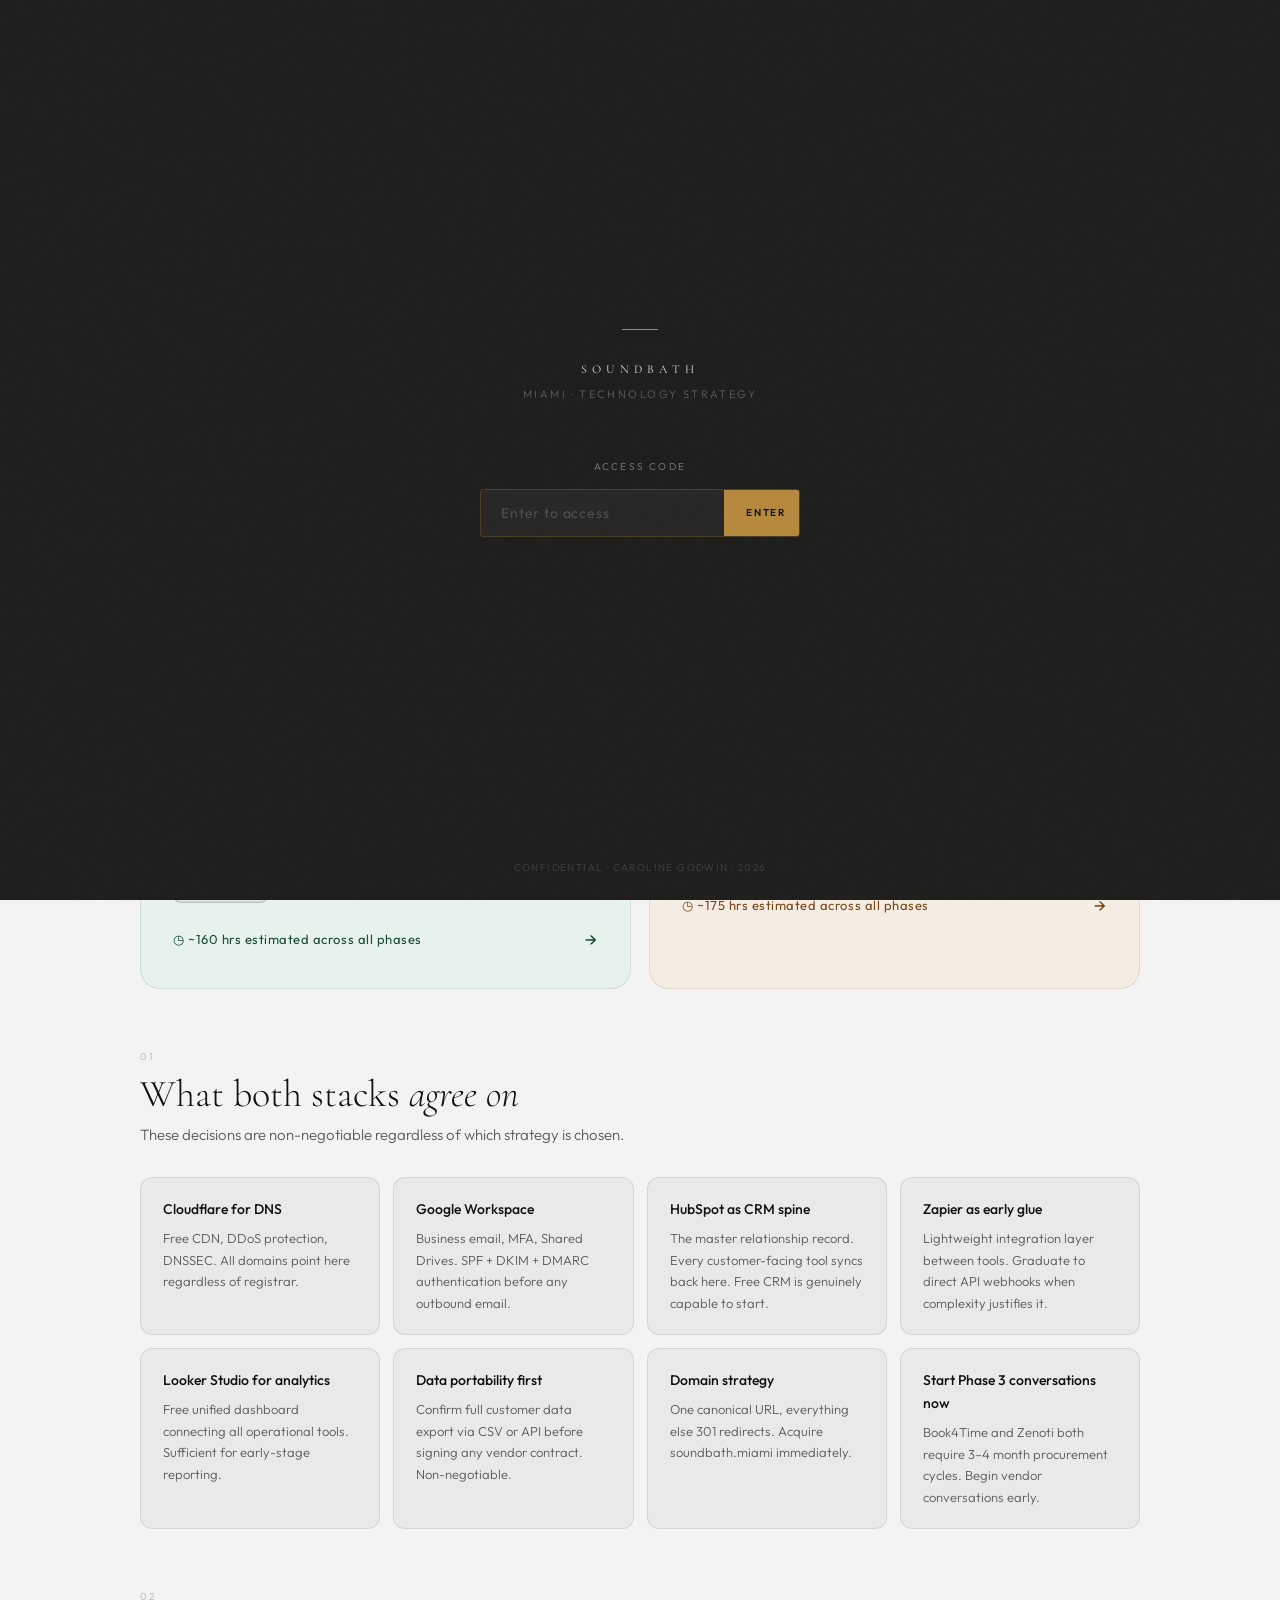
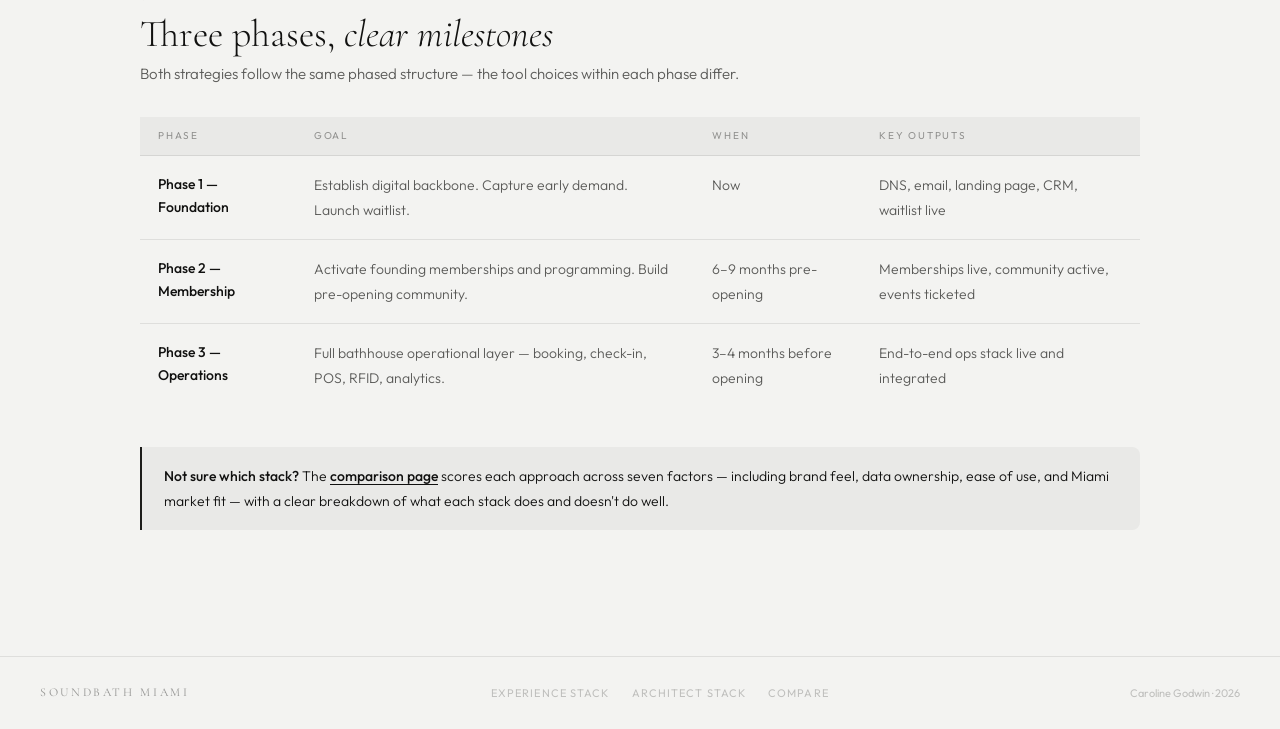
==== commit 290889af: "fixes everywhere" ====
--- a/index.html
+++ b/index.html
@@ -3,12 +3,11 @@
 <head>
 <meta charset="UTF-8">
 <meta name="viewport" content="width=device-width, initial-scale=1.0">
-<title>SOUNDBATH — Tech Stack Strategy</title>
+<title>SOUNDBATH — Technology Strategy</title>
 <link rel="stylesheet" href="style.css">
 </head>
 <body>
 
-<!-- PASSWORD GATE -->
 <div id="gate">
   <div class="gate-grain"></div>
   <div class="gate-rule"></div>
@@ -20,7 +19,7 @@
     <button class="gate-btn" onclick="checkPassword()">Enter</button>
   </div>
   <div class="gate-error" id="gate-error"></div>
-  <div class="gate-footer">Confidential · Caroline Godwin · 2025</div>
+  <div class="gate-footer">Confidential · Caroline Godwin · 2026</div>
 </div>
 
 <nav class="site-nav" id="sitenav">
@@ -47,24 +46,18 @@
 <div class="page-wrap">
 
   <div class="page-hero fade-up">
-    <div class="page-hero-eyebrow">Tech infrastructure strategy · Miami bathhouse + cultural space</div>
+    <div class="page-hero-eyebrow">Technology infrastructure strategy · Miami luxury bathhouse + cultural space</div>
     <h1>Building <em>SOUNDBATH</em><br>from the ground up.</h1>
-    <p class="page-hero-desc">Two architecture approaches for a membership-driven luxury bathhouse in Miami. Both share the same foundation — they diverge meaningfully in billing, community, and operations. Prepared by Caroline Godwin, full-stack developer.</p>
-    <div class="page-hero-tags">
-      <span class="tag tag-neutral">Three phases</span>
-      <span class="tag tag-gold">ThisIsSoundbath.com</span>
-      <span class="tag tag-neutral">Miami, FL · 2025</span>
-    </div>
+    <p class="page-hero-desc">Two architecture approaches for a social-forward bathhouse and cultural space in Miami — a membership-driven community that needs to capture early interest now, activate founding memberships before opening, and integrate smoothly with bathhouse operations at launch. Prepared by Caroline Godwin.</p>
   </div>
 
-  <!-- STRATEGY CARDS -->
-  <div class="section-label fade-up">Two approaches — explore each or read the comparison first</div>
+  <div class="section-label fade-up">Two approaches — explore each or read the full comparison</div>
 
   <div class="strategy-cards fade-up d1">
     <a class="strategy-card exp-card" href="stack-experience.html">
       <div class="strategy-card-tag">The Experience Stack</div>
       <h2>Built for speed, luxury feel, and community from day one.</h2>
-      <p>Purpose-built wellness tools, a polished member app, and a curated community platform. The fastest path from brief to live. Best if brand experience and pre-opening community are top priorities.</p>
+      <p>Purpose-built wellness tools, a polished member app, and a curated community platform. The fastest path from brief to live. Best when brand experience and pre-opening community are top priorities.</p>
       <div class="strategy-card-tools">
         <span class="strategy-card-tool">Framer</span>
         <span class="strategy-card-tool">Beehiiv</span>
@@ -74,14 +67,14 @@
         <span class="strategy-card-tool">Book4Time</span>
       </div>
       <div class="strategy-card-hours">
-        <span>◷ 160 hrs total across all phases</span>
-        <span style="font-size:16px;">→</span>
+        <span>◷ ~160 hrs estimated across all phases</span>
+        <span style="font-size:18px">→</span>
       </div>
     </a>
     <a class="strategy-card arch-card" href="stack-architect.html">
       <div class="strategy-card-tag">The Architect Stack</div>
       <h2>Built for data ownership, portability, and long-term flexibility.</h2>
-      <p>Separates billing, CRM, and operations so no single vendor controls the customer relationship. More configuration upfront — but the architecture survives any platform change.</p>
+      <p>Separates billing, CRM, and operations so no single vendor controls the customer relationship. More configuration upfront — the data architecture survives any platform change.</p>
       <div class="strategy-card-tools">
         <span class="strategy-card-tool">Webflow</span>
         <span class="strategy-card-tool">Stripe</span>
@@ -90,13 +83,12 @@
         <span class="strategy-card-tool">Zenoti</span>
       </div>
       <div class="strategy-card-hours">
-        <span>◷ 175 hrs total across all phases</span>
-        <span style="font-size:16px;">→</span>
+        <span>◷ ~175 hrs estimated across all phases</span>
+        <span style="font-size:18px">→</span>
       </div>
     </a>
   </div>
 
-  <!-- SHARED PRINCIPLES -->
   <div class="section-head fade-up">
     <div class="section-num">01</div>
     <h2>What both stacks <em>agree on</em></h2>
@@ -105,16 +97,15 @@
 
   <div class="shared-grid">
     <div class="shared-item fade-up d1"><h4>Cloudflare for DNS</h4><p>Free CDN, DDoS protection, DNSSEC. All domains point here regardless of registrar.</p></div>
-    <div class="shared-item fade-up d2"><h4>Google Workspace</h4><p>$12/user/mo. Business email, MFA, Shared Drives. SPF + DKIM + DMARC before any outbound email.</p></div>
-    <div class="shared-item fade-up d3"><h4>HubSpot as CRM spine</h4><p>The master relationship record. Every customer-facing tool syncs back here. Free CRM is genuinely capable.</p></div>
-    <div class="shared-item fade-up d4"><h4>Zapier as early glue</h4><p>~$20/mo integration layer between tools. Graduate to direct API webhooks when volume justifies it.</p></div>
-    <div class="shared-item fade-up d1"><h4>Looker Studio</h4><p>Free analytics dashboard connecting all operational tools. Sufficient for early-stage reporting.</p></div>
-    <div class="shared-item fade-up d2"><h4>Data portability first</h4><p>Confirm full customer data export (CSV or API) before signing any vendor contract. Non-negotiable.</p></div>
-    <div class="shared-item fade-up d3"><h4>Domain strategy</h4><p>Buy defensively, pick one canonical URL, 301 redirect all others. Acquire soundbath.miami immediately.</p></div>
-    <div class="shared-item fade-up d4"><h4>Phase 3 — start now</h4><p>Book4Time and Zenoti both require 3–4 month procurement cycles. Begin conversations well before site selection.</p></div>
+    <div class="shared-item fade-up d2"><h4>Google Workspace</h4><p>Business email, MFA, Shared Drives. SPF + DKIM + DMARC authentication before any outbound email.</p></div>
+    <div class="shared-item fade-up d3"><h4>HubSpot as CRM spine</h4><p>The master relationship record. Every customer-facing tool syncs back here. Free CRM is genuinely capable to start.</p></div>
+    <div class="shared-item fade-up d4"><h4>Zapier as early glue</h4><p>Lightweight integration layer between tools. Graduate to direct API webhooks when complexity justifies it.</p></div>
+    <div class="shared-item fade-up d1"><h4>Looker Studio for analytics</h4><p>Free unified dashboard connecting all operational tools. Sufficient for early-stage reporting.</p></div>
+    <div class="shared-item fade-up d2"><h4>Data portability first</h4><p>Confirm full customer data export via CSV or API before signing any vendor contract. Non-negotiable.</p></div>
+    <div class="shared-item fade-up d3"><h4>Domain strategy</h4><p>One canonical URL, everything else 301 redirects. Acquire soundbath.miami immediately.</p></div>
+    <div class="shared-item fade-up d4"><h4>Start Phase 3 conversations now</h4><p>Book4Time and Zenoti both require 3–4 month procurement cycles. Begin vendor conversations early.</p></div>
   </div>
 
-  <!-- PHASE OVERVIEW -->
   <div class="section-head fade-up">
     <div class="section-num">02</div>
     <h2>Three phases, <em>clear milestones</em></h2>
@@ -123,9 +114,7 @@
 
   <table class="swap-tbl fade-up" style="margin-bottom:40px">
     <thead>
-      <tr>
-        <th>Phase</th><th>Goal</th><th>When</th><th>Key outputs</th>
-      </tr>
+      <tr><th>Phase</th><th>Goal</th><th>When</th><th>Key outputs</th></tr>
     </thead>
     <tbody>
       <tr>
@@ -150,7 +139,7 @@
   </table>
 
   <div class="callout callout-dark fade-up">
-    <p><strong>Not sure which stack?</strong> The <a href="comparison.html" style="color:var(--ink);font-weight:500;text-decoration:underline;text-underline-offset:3px">comparison page</a> scores each across seven factors including pricing, luxury feel, ease of use, data ownership, and Miami market fit — with an honest hybrid recommendation.</p>
+    <p><strong>Not sure which stack?</strong> The <a href="comparison.html" style="color:var(--ink);font-weight:500;text-decoration:underline;text-underline-offset:3px">comparison page</a> scores each approach across seven factors — including brand feel, data ownership, ease of use, and Miami market fit — with a clear breakdown of what each stack does and doesn't do well.</p>
   </div>
 
 </div>
@@ -162,44 +151,22 @@
     <a class="footer-link" href="stack-architect.html">Architect Stack</a>
     <a class="footer-link" href="comparison.html">Compare</a>
   </div>
-  <div class="footer-copy" style="font-size:11px;color:var(--faint)">Prepared by Caroline Godwin · 2025</div>
+  <div class="footer-copy">Caroline Godwin · 2026</div>
 </footer>
 
 <script>
-const PASS = 'MiamiFL';
-function checkPassword() {
-  const val = document.getElementById('gate-input').value;
-  const err = document.getElementById('gate-error');
-  if (val === PASS) {
-    sessionStorage.setItem('sb_auth', '1');
-    document.getElementById('gate').classList.add('hidden');
-    err.textContent = '';
-  } else {
-    err.textContent = 'Incorrect access code.';
-    document.getElementById('gate-input').value = '';
-    document.getElementById('gate-input').focus();
-  }
+const PASS='MiamiFL';
+function checkPassword(){
+  const v=document.getElementById('gate-input').value,e=document.getElementById('gate-error');
+  if(v===PASS){sessionStorage.setItem('sb_auth','1');document.getElementById('gate').classList.add('hidden');e.textContent=''}
+  else{e.textContent='Incorrect access code.';document.getElementById('gate-input').value='';document.getElementById('gate-input').focus()}
 }
-document.getElementById('gate-input').addEventListener('keydown', e => { if (e.key === 'Enter') checkPassword(); });
-if (sessionStorage.getItem('sb_auth') === '1') {
-  document.getElementById('gate').classList.add('hidden');
-}
-
-window.addEventListener('scroll', () => {
-  document.getElementById('sitenav').classList.toggle('scrolled', window.scrollY > 20);
-});
-
-function toggleMenu() {
-  const hb = document.getElementById('hamburger');
-  const mm = document.getElementById('mobilemenu');
-  hb.classList.toggle('open');
-  mm.classList.toggle('open');
-}
-
-const observer = new IntersectionObserver(entries => {
-  entries.forEach(e => { if (e.isIntersecting) { e.target.classList.add('visible'); observer.unobserve(e.target); } });
-}, { threshold: 0.1, rootMargin: '0px 0px -40px 0px' });
-document.querySelectorAll('.fade-up').forEach(el => observer.observe(el));
+document.getElementById('gate-input').addEventListener('keydown',e=>{if(e.key==='Enter')checkPassword()});
+if(sessionStorage.getItem('sb_auth')==='1')document.getElementById('gate').classList.add('hidden');
+window.addEventListener('scroll',()=>document.getElementById('sitenav').classList.toggle('scrolled',window.scrollY>20));
+function toggleMenu(){document.getElementById('hamburger').classList.toggle('open');document.getElementById('mobilemenu').classList.toggle('open')}
+const obs=new IntersectionObserver(entries=>{entries.forEach(e=>{if(e.isIntersecting){e.target.classList.add('visible');obs.unobserve(e.target)}})},{threshold:0.1,rootMargin:'0px 0px -40px 0px'});
+document.querySelectorAll('.fade-up').forEach(el=>obs.observe(el));
 </script>
 </body>
 </html>
--- a/style.css
+++ b/style.css
@@ -1,304 +1,367 @@
-@import url('https://fonts.googleapis.com/css2?family=Cormorant+Garamond:ital,wght@0,300;0,400;0,500;1,300;1,400&family=Outfit:wght@300;400;500&display=swap');
+@import url('https://fonts.googleapis.com/css2?family=Cormorant+Garamond:ital,wght@0,300;0,400;0,500;1,300;1,400&family=Outfit:wght@300;400;500;600&display=swap');
 
 *,*::before,*::after{box-sizing:border-box;margin:0;padding:0}
+
 :root{
-  --cream:#F5F1EA;--cream2:#EDE8DF;--cream3:#E4DDD1;
-  --ink:#1A1714;--ink2:#2E2923;--muted:#6B6560;--subtle:#9E9891;--faint:#C8C2B8;
-  --border:rgba(26,23,20,0.1);--border2:rgba(26,23,20,0.18);
-  --gold:#C4A97D;--gold2:#A88D63;--gold-lt:rgba(196,169,125,0.1);--gold-lt2:rgba(196,169,125,0.2);
-  --exp:#2A5240;--exp2:#1E3B2D;--exp-lt:rgba(42,82,64,0.07);--exp-lt2:rgba(42,82,64,0.14);--exp-mid:#3D7A5E;--exp-pale:#EBF2EE;
-  --arch:#7C5A2E;--arch2:#5E4220;--arch-lt:rgba(124,90,46,0.07);--arch-lt2:rgba(124,90,46,0.14);--arch-mid:#A67840;--arch-pale:#F5EFE6;
-  --serif:'Cormorant Garamond',serif;--sans:'Outfit',sans-serif;
-  --r-sm:8px;--r-md:12px;--r-lg:18px;
-  --shadow:0 2px 20px rgba(26,23,20,0.06);--shadow2:0 8px 40px rgba(26,23,20,0.1)
-}
+  --bg:    #F3F3F1;
+  --bg2:   #E9E9E7;
+  --bg3:   #DFDEDD;
+  --ink:   #111110;
+  --ink2:  #1C1C1A;
+  --muted: #5A5A58;
+  --subtle:#929290;
+  --faint: #BFBFBD;
+  --bdr:   rgba(17,17,16,0.09);
+  --bdr2:  rgba(17,17,16,0.17);
+
+  --gold:  #B5883C;
+  --gold2: #9A7230;
+  --gold-lt:rgba(181,136,60,0.1);
+  --gold-lt2:rgba(181,136,60,0.2);
+
+  --exp:   #1A4D32;
+  --exp2:  #122F1E;
+  --exp-lt:rgba(26,77,50,0.08);
+  --exp-lt2:rgba(26,77,50,0.15);
+  --exp-mid:#2C7A52;
+  --exp-pale:#E7F2EC;
+
+  --arch:  #7A491A;
+  --arch2: #5B330F;
+  --arch-lt:rgba(122,73,26,0.08);
+  --arch-lt2:rgba(122,73,26,0.15);
+  --arch-mid:#A86A2C;
+  --arch-pale:#F5EDE3;
+
+  --serif:'Cormorant Garamond',serif;
+  --sans:'Outfit',sans-serif;
+  --r-sm:8px; --r-md:12px; --r-lg:20px;
+  --shadow:0 2px 24px rgba(17,17,16,0.07);
+  --shadow2:0 10px 48px rgba(17,17,16,0.12);
+}
+
 html{scroll-behavior:smooth}
-body{font-family:var(--sans);background:var(--cream);color:var(--ink);font-size:14px;line-height:1.65;min-height:100vh;-webkit-font-smoothing:antialiased}
-
-/* PASSWORD GATE */
-#gate{position:fixed;inset:0;z-index:9999;background:var(--ink);display:flex;align-items:center;justify-content:center;flex-direction:column;padding:40px 24px;transition:opacity .6s ease,visibility .6s ease}
+body{font-family:var(--sans);background:var(--bg);color:var(--ink);font-size:15px;line-height:1.65;min-height:100vh;-webkit-font-smoothing:antialiased}
+
+/* ── PASSWORD GATE ── */
+#gate{position:fixed;inset:0;z-index:9999;background:var(--ink2);display:flex;align-items:center;justify-content:center;flex-direction:column;padding:40px 24px;transition:opacity .65s ease,visibility .65s ease}
 #gate.hidden{opacity:0;visibility:hidden;pointer-events:none}
-.gate-grain{position:absolute;inset:0;background-image:url("data:image/svg+xml,%3Csvg viewBox='0 0 512 512' xmlns='http://www.w3.org/2000/svg'%3E%3Cfilter id='n'%3E%3CfeTurbulence type='fractalNoise' baseFrequency='0.8' numOctaves='4' stitchTiles='stitch'/%3E%3C/filter%3E%3Crect width='100%25' height='100%25' filter='url(%23n)' opacity='0.04'/%3E%3C/svg%3E");pointer-events:none}
-.gate-rule{width:40px;height:.5px;background:var(--gold);margin:0 auto 28px}
-.gate-wordmark{font-family:var(--serif);font-size:11px;letter-spacing:.42em;text-transform:uppercase;color:rgba(245,241,234,.9);margin-bottom:6px;text-align:center}
-.gate-sub{font-family:var(--sans);font-size:10px;letter-spacing:.2em;text-transform:uppercase;color:rgba(245,241,234,.3);margin-bottom:52px;text-align:center}
-.gate-label{font-size:10px;letter-spacing:.2em;text-transform:uppercase;color:rgba(245,241,234,.4);margin-bottom:12px;text-align:center;display:block}
-.gate-field-wrap{display:flex;border:.5px solid rgba(196,169,125,.3);border-radius:2px;overflow:hidden;width:100%;max-width:320px;margin-bottom:16px;transition:border-color .2s}
-.gate-field-wrap:focus-within{border-color:rgba(196,169,125,.7)}
-.gate-input{flex:1;padding:13px 18px;background:rgba(255,255,255,.04);border:none;outline:none;font-family:var(--sans);font-size:13px;color:rgba(245,241,234,.9);letter-spacing:.06em}
-.gate-input::placeholder{color:rgba(245,241,234,.2)}
-.gate-btn{padding:13px 20px;background:var(--gold);border:none;cursor:pointer;font-family:var(--sans);font-size:10px;font-weight:500;letter-spacing:.16em;text-transform:uppercase;color:var(--ink);transition:background .2s;white-space:nowrap}
+.gate-grain{position:absolute;inset:0;background-image:url("data:image/svg+xml,%3Csvg viewBox='0 0 512 512' xmlns='http://www.w3.org/2000/svg'%3E%3Cfilter id='n'%3E%3CfeTurbulence type='fractalNoise' baseFrequency='0.75' numOctaves='4' stitchTiles='stitch'/%3E%3C/filter%3E%3Crect width='100%25' height='100%25' filter='url(%23n)' opacity='0.035'/%3E%3C/svg%3E");pointer-events:none}
+.gate-rule{width:36px;height:.5px;background:var(--gold);margin:0 auto 30px}
+.gate-wordmark{font-family:var(--serif);font-size:12px;letter-spacing:.44em;text-transform:uppercase;color:rgba(243,243,241,.9);margin-bottom:6px;text-align:center}
+.gate-sub{font-size:11px;letter-spacing:.22em;text-transform:uppercase;color:rgba(243,243,241,.3);margin-bottom:56px;text-align:center;font-weight:300}
+.gate-label{font-size:10px;letter-spacing:.22em;text-transform:uppercase;color:rgba(243,243,241,.38);margin-bottom:13px;text-align:center;display:block}
+.gate-field-wrap{display:flex;border:.5px solid rgba(181,136,60,.3);border-radius:3px;overflow:hidden;width:100%;max-width:320px;margin-bottom:16px;transition:border-color .2s}
+.gate-field-wrap:focus-within{border-color:rgba(181,136,60,.65)}
+.gate-input{flex:1;padding:14px 20px;background:rgba(255,255,255,.04);border:none;outline:none;font-family:var(--sans);font-size:14px;color:rgba(243,243,241,.9);letter-spacing:.06em}
+.gate-input::placeholder{color:rgba(243,243,241,.2)}
+.gate-btn{padding:14px 22px;background:var(--gold);border:none;cursor:pointer;font-family:var(--sans);font-size:10px;font-weight:600;letter-spacing:.18em;text-transform:uppercase;color:var(--ink);transition:background .2s;white-space:nowrap}
 .gate-btn:hover{background:var(--gold2)}
-.gate-error{font-size:11px;color:#C47D7D;letter-spacing:.06em;text-align:center;min-height:16px}
-.gate-footer{position:absolute;bottom:24px;font-size:10px;letter-spacing:.12em;text-transform:uppercase;color:rgba(245,241,234,.15)}
-
-/* NAVIGATION */
-.site-nav{position:sticky;top:0;z-index:100;background:rgba(245,241,234,.92);backdrop-filter:blur(12px);-webkit-backdrop-filter:blur(12px);border-bottom:.5px solid var(--border);transition:box-shadow .3s}
-.site-nav.scrolled{box-shadow:0 1px 20px rgba(26,23,20,.08)}
-.nav-inner{max-width:1040px;margin:0 auto;padding:0 40px;height:58px;display:flex;align-items:center;justify-content:space-between;gap:24px}
-.nav-brand{font-family:var(--serif);font-size:13px;letter-spacing:.28em;text-transform:uppercase;color:var(--ink);text-decoration:none;flex-shrink:0}
-.nav-links{display:flex;align-items:center;gap:2px}
-.nav-link{font-family:var(--sans);font-size:11px;letter-spacing:.1em;text-transform:uppercase;color:var(--muted);text-decoration:none;padding:6px 12px;border-radius:4px;transition:all .15s;font-weight:300;white-space:nowrap}
-.nav-link:hover{color:var(--ink);background:var(--cream2)}
-.nav-link.active{color:var(--ink)}
+.gate-error{font-size:12px;color:#C47D7D;letter-spacing:.06em;text-align:center;min-height:18px}
+.gate-footer{position:absolute;bottom:24px;font-size:10px;letter-spacing:.14em;text-transform:uppercase;color:rgba(243,243,241,.14)}
+
+/* ── NAV ── */
+.site-nav{position:sticky;top:0;z-index:100;background:rgba(243,243,241,.93);backdrop-filter:blur(14px);-webkit-backdrop-filter:blur(14px);border-bottom:.5px solid var(--bdr);transition:box-shadow .3s}
+.site-nav.scrolled{box-shadow:0 1px 24px rgba(17,17,16,.08)}
+.nav-inner{max-width:1080px;margin:0 auto;padding:0 40px;height:60px;display:flex;align-items:center;justify-content:space-between;gap:20px}
+.nav-brand{font-family:var(--serif);font-size:14px;letter-spacing:.3em;text-transform:uppercase;color:var(--ink);text-decoration:none;flex-shrink:0}
+.nav-links{display:flex;align-items:center;gap:4px}
+.nav-link{font-family:var(--sans);font-size:12px;letter-spacing:.08em;text-transform:uppercase;color:var(--muted);text-decoration:none;padding:7px 13px;border-radius:6px;transition:all .15s;font-weight:400;white-space:nowrap}
+.nav-link:hover{color:var(--ink);background:var(--bg2)}
+.nav-link.active{color:var(--ink);background:var(--bg2)}
 .nav-link.exp-pill{color:var(--exp);background:var(--exp-lt2)}
-.nav-link.exp-pill:hover{background:var(--exp-lt2)}
+.nav-link.exp-pill:hover{background:var(--exp-lt2);color:var(--exp2)}
 .nav-link.arch-pill{color:var(--arch);background:var(--arch-lt2)}
-.nav-link.arch-pill:hover{background:var(--arch-lt2)}
+.nav-link.arch-pill:hover{background:var(--arch-lt2);color:var(--arch2)}
 .nav-hamburger{display:none;flex-direction:column;gap:5px;cursor:pointer;padding:6px;background:none;border:none}
 .nav-hamburger span{display:block;width:22px;height:1px;background:var(--ink);transition:all .25s}
 .nav-hamburger.open span:nth-child(1){transform:translateY(6px) rotate(45deg)}
 .nav-hamburger.open span:nth-child(2){opacity:0}
 .nav-hamburger.open span:nth-child(3){transform:translateY(-6px) rotate(-45deg)}
-.nav-mobile-menu{display:none;flex-direction:column;background:var(--cream);border-top:.5px solid var(--border);padding:12px 20px 20px;gap:4px}
-.nav-mobile-menu .nav-link{display:block;padding:10px 14px}
+.nav-mobile-menu{display:none;flex-direction:column;background:var(--bg);border-top:.5px solid var(--bdr);padding:12px 20px 20px;gap:4px}
+.nav-mobile-menu .nav-link{display:block;padding:11px 14px;font-size:13px}
 .nav-mobile-menu.open{display:flex}
 
-/* LAYOUT */
-.page-wrap{max-width:1040px;margin:0 auto;padding:56px 40px 100px}
-
-/* ANIMATIONS */
-.fade-up{opacity:0;transform:translateY(20px);transition:opacity .6s ease,transform .6s ease}
+/* ── LAYOUT ── */
+.page-wrap{max-width:1080px;margin:0 auto;padding:60px 40px 100px}
+
+/* ── ANIMATIONS ── */
+.fade-up{opacity:0;transform:translateY(22px);transition:opacity .65s ease,transform .65s ease}
 .fade-up.visible{opacity:1;transform:translateY(0)}
-.fade-up.d1{transition-delay:.06s}.fade-up.d2{transition-delay:.13s}.fade-up.d3{transition-delay:.2s}.fade-up.d4{transition-delay:.27s}
-@keyframes fadeTab{from{opacity:0;transform:translateY(8px)}to{opacity:1;transform:translateY(0)}}
-
-/* HERO */
-.page-hero{padding-bottom:52px;margin-bottom:56px;border-bottom:.5px solid var(--border)}
-.page-hero-eyebrow{display:flex;align-items:center;gap:14px;font-size:10px;letter-spacing:.22em;text-transform:uppercase;color:var(--subtle);margin-bottom:24px;font-weight:400}
+.fade-up.d1{transition-delay:.07s}.fade-up.d2{transition-delay:.14s}.fade-up.d3{transition-delay:.21s}.fade-up.d4{transition-delay:.28s}
+@keyframes tabIn{from{opacity:0;transform:translateY(10px)}to{opacity:1;transform:translateY(0)}}
+
+/* ── HERO ── */
+.page-hero{padding-bottom:56px;margin-bottom:60px;border-bottom:.5px solid var(--bdr)}
+.page-hero-eyebrow{display:flex;align-items:center;gap:14px;font-size:11px;letter-spacing:.22em;text-transform:uppercase;color:var(--subtle);margin-bottom:26px;font-weight:400}
 .page-hero-eyebrow::before{content:'';display:inline-block;width:28px;height:.5px;background:var(--gold);flex-shrink:0}
-.page-hero h1{font-family:var(--serif);font-size:clamp(36px,5vw,56px);font-weight:300;line-height:1.08;letter-spacing:-.01em;color:var(--ink);margin-bottom:20px}
+.page-hero h1{font-family:var(--serif);font-size:clamp(40px,5.5vw,64px);font-weight:300;line-height:1.05;letter-spacing:-.01em;color:var(--ink);margin-bottom:22px}
 .page-hero h1 em{font-style:italic;color:var(--gold2)}
-.page-hero-desc{font-size:15px;color:var(--muted);max-width:580px;line-height:1.8;font-weight:300;margin-bottom:28px}
-.page-hero-tags{display:flex;gap:8px;flex-wrap:wrap}
-
-/* TAGS */
-.tag{display:inline-block;font-size:10px;font-weight:400;letter-spacing:.1em;padding:4px 12px;border-radius:20px;border:.5px solid}
-.tag-neutral{border-color:var(--border2);color:var(--muted)}
-.tag-gold{border-color:rgba(196,169,125,.4);color:var(--gold2);background:var(--gold-lt)}
-.tag-exp{border-color:rgba(42,82,64,.3);color:var(--exp);background:var(--exp-lt)}
-.tag-arch{border-color:rgba(124,90,46,.3);color:var(--arch);background:var(--arch-lt)}
-.tag-dark{background:var(--ink);color:var(--cream);border-color:var(--ink)}
-.tag-warn{border-color:rgba(180,60,60,.3);color:#A32D2D;background:rgba(252,235,235,.6)}
-
-/* SECTION HEADS */
-.section-head{margin:56px 0 28px}
-.section-num{font-size:10px;letter-spacing:.22em;text-transform:uppercase;color:var(--faint);margin-bottom:6px}
-.section-head h2{font-family:var(--serif);font-size:clamp(26px,3.5vw,34px);font-weight:300;line-height:1.15}
+.page-hero-desc{font-size:17px;color:var(--muted);max-width:600px;line-height:1.8;font-weight:300;margin-bottom:0}
+.page-hero-tags{display:flex;gap:8px;flex-wrap:wrap;margin-top:28px}
+
+/* ── TAGS ── */
+.tag{display:inline-block;font-size:11px;font-weight:400;letter-spacing:.1em;padding:5px 14px;border-radius:20px;border:.5px solid}
+.tag-neutral{border-color:var(--bdr2);color:var(--muted)}
+.tag-gold{border-color:rgba(181,136,60,.4);color:var(--gold2);background:var(--gold-lt)}
+.tag-exp{border-color:rgba(26,77,50,.3);color:var(--exp);background:var(--exp-lt)}
+.tag-arch{border-color:rgba(122,73,26,.3);color:var(--arch);background:var(--arch-lt)}
+.tag-dark{background:var(--ink);color:var(--bg);border-color:var(--ink)}
+.tag-warn{border-color:rgba(180,60,60,.3);color:#922828;background:rgba(252,235,235,.6)}
+.tag-green{border-color:rgba(26,77,50,.3);color:var(--exp);background:var(--exp-pale)}
+
+/* ── SECTION HEADS ── */
+.section-head{margin:60px 0 30px}
+.section-num{font-size:10px;letter-spacing:.24em;text-transform:uppercase;color:var(--faint);margin-bottom:7px}
+.section-head h2{font-family:var(--serif);font-size:clamp(28px,4vw,38px);font-weight:300;line-height:1.12}
 .section-head h2 em{font-style:italic}
-.section-head p{font-size:13px;color:var(--muted);margin-top:6px;font-weight:300}
-.section-label{font-size:10px;letter-spacing:.2em;text-transform:uppercase;color:var(--subtle);font-weight:400;margin-bottom:14px;display:flex;align-items:center;gap:12px}
-.section-label::after{content:'';flex:1;height:.5px;background:var(--border)}
-
-/* TABS */
-.tab-bar{display:flex;gap:0;border-bottom:.5px solid var(--border);margin-bottom:36px;overflow-x:auto;-webkit-overflow-scrolling:touch;scrollbar-width:none}
+.section-head p{font-size:15px;color:var(--muted);margin-top:7px;font-weight:300}
+
+.section-label{font-size:11px;letter-spacing:.2em;text-transform:uppercase;color:var(--subtle);font-weight:400;margin-bottom:16px;display:flex;align-items:center;gap:14px}
+.section-label::after{content:'';flex:1;height:.5px;background:var(--bdr)}
+
+/* ── TABS ── */
+.tab-bar{display:flex;gap:6px;margin-bottom:38px;overflow-x:auto;-webkit-overflow-scrolling:touch;scrollbar-width:none;padding-bottom:2px}
 .tab-bar::-webkit-scrollbar{display:none}
-.tab-btn{padding:12px 20px;border:none;border-bottom:2px solid transparent;background:transparent;cursor:pointer;font-family:var(--sans);font-size:11px;font-weight:400;letter-spacing:.1em;text-transform:uppercase;color:var(--subtle);white-space:nowrap;transition:all .2s;margin-bottom:-.5px}
-.tab-btn:hover{color:var(--ink)}
-.tab-btn.active{color:var(--ink);border-bottom-color:var(--gold)}
-.tab-pane{display:none;animation:fadeTab .3s ease}
+.tab-bar-label{font-size:11px;letter-spacing:.14em;text-transform:uppercase;color:var(--subtle);white-space:nowrap;display:flex;align-items:center;padding-right:10px;flex-shrink:0;font-weight:400}
+
+.tab-btn{
+  padding:10px 18px;
+  border:1.5px solid var(--bdr2);
+  border-radius:100px;
+  background:transparent;
+  cursor:pointer;
+  font-family:var(--sans);
+  font-size:12px;
+  font-weight:500;
+  letter-spacing:.06em;
+  color:var(--muted);
+  white-space:nowrap;
+  transition:all .2s;
+  display:flex;align-items:center;gap:6px;
+}
+.tab-btn::before{content:'';width:6px;height:6px;border-radius:50%;background:var(--faint);transition:background .2s;flex-shrink:0}
+.tab-btn:hover{color:var(--ink);border-color:var(--ink);background:var(--bg2)}
+.tab-btn:hover::before{background:var(--subtle)}
+.tab-btn.active{color:var(--ink);background:var(--ink);border-color:var(--ink);font-weight:600}
+.tab-btn.active::before{background:var(--gold)}
+
+.tab-pane{display:none;animation:tabIn .3s ease}
 .tab-pane.active{display:block}
 
-/* COST ROW */
+/* ── COST ROW ── */
 .cost-row{display:grid;grid-template-columns:repeat(3,1fr);gap:12px;margin-bottom:32px}
-.cost-card{background:var(--cream2);border-radius:var(--r-md);padding:20px 22px;border:.5px solid var(--border)}
-.cost-card-label{font-size:9px;letter-spacing:.2em;text-transform:uppercase;color:var(--subtle);margin-bottom:6px}
-.cost-card-val{font-family:var(--serif);font-size:28px;font-weight:300;line-height:1;margin-bottom:4px}
-.cost-card-note{font-size:11px;color:var(--muted);font-weight:300}
-
-/* HOURS BOX */
-.hours-box{border:.5px solid var(--gold);border-radius:var(--r-md);padding:22px 24px;margin-bottom:32px;background:var(--gold-lt)}
-.hours-box-header{display:flex;align-items:center;justify-content:space-between;margin-bottom:18px;flex-wrap:wrap;gap:8px}
-.hours-box-title{font-size:10px;letter-spacing:.2em;text-transform:uppercase;color:var(--gold2);font-weight:500;display:flex;align-items:center;gap:8px}
-.hours-box-title::before{content:'◷';font-size:14px}
-.hours-total{font-family:var(--serif);font-size:24px;font-weight:300;color:var(--ink)}
-.hours-total span{font-size:12px;font-family:var(--sans);color:var(--muted);margin-left:4px}
+.cost-card{background:var(--bg2);border-radius:var(--r-md);padding:22px 24px;border:.5px solid var(--bdr)}
+.cost-card-label{font-size:10px;letter-spacing:.2em;text-transform:uppercase;color:var(--subtle);margin-bottom:7px}
+.cost-card-val{font-family:var(--serif);font-size:30px;font-weight:300;line-height:1;margin-bottom:5px}
+.cost-card-note{font-size:12px;color:var(--muted);font-weight:300}
+
+/* ── HOURS BOX ── */
+.hours-box{border:.5px solid var(--gold);border-radius:var(--r-md);padding:24px 26px;margin-bottom:34px;background:var(--gold-lt)}
+.hours-box-header{display:flex;align-items:center;justify-content:space-between;margin-bottom:20px;flex-wrap:wrap;gap:10px}
+.hours-box-title{font-size:11px;letter-spacing:.2em;text-transform:uppercase;color:var(--gold2);font-weight:500;display:flex;align-items:center;gap:8px}
+.hours-box-title::before{content:'◷';font-size:15px}
+.hours-total{font-family:var(--serif);font-size:26px;font-weight:300;color:var(--ink)}
+.hours-total span{font-size:13px;font-family:var(--sans);color:var(--muted);margin-left:5px;font-weight:300}
 .hours-grid{display:grid;grid-template-columns:1fr auto;gap:0}
-.hours-row>div{padding:7px 0;border-bottom:.5px solid rgba(196,169,125,.2);display:flex;align-items:center;font-size:12px}
+.hours-row>div{padding:8px 0;border-bottom:.5px solid rgba(181,136,60,.18);display:flex;align-items:center;font-size:13px}
 .hours-row:last-child>div{border-bottom:none}
-.hours-task{color:var(--muted);font-weight:300;padding-right:12px}
-.hours-val{color:var(--ink);font-weight:400;text-align:right;white-space:nowrap}
-.hours-note{font-size:11px;color:var(--subtle);margin-top:14px;padding-top:12px;border-top:.5px solid rgba(196,169,125,.2);font-weight:300;font-style:italic;line-height:1.6}
-.hours-phase-total{background:var(--cream2);border-radius:6px;padding:10px 16px;display:flex;justify-content:space-between;align-items:center;margin-top:14px}
-.hours-phase-total-label{font-size:11px;font-weight:500;color:var(--ink);letter-spacing:.04em}
-.hours-phase-total-val{font-family:var(--serif);font-size:20px;color:var(--gold2)}
-
-/* CALLOUT */
-.callout{padding:16px 20px;border-radius:0 var(--r-sm) var(--r-sm) 0;border-left:2px solid;margin-bottom:24px}
-.callout p{font-size:13px;line-height:1.7;font-weight:300}
+.hours-task{color:var(--muted);font-weight:300;padding-right:16px;line-height:1.5}
+.hours-val{color:var(--ink);font-weight:500;text-align:right;white-space:nowrap}
+.hours-note{font-size:12px;color:var(--subtle);margin-top:16px;padding-top:14px;border-top:.5px solid rgba(181,136,60,.18);font-weight:300;font-style:italic;line-height:1.65}
+
+/* ── CALLOUT ── */
+.callout{padding:17px 22px;border-radius:0 var(--r-sm) var(--r-sm) 0;border-left:2px solid;margin-bottom:26px}
+.callout p{font-size:14px;line-height:1.75;font-weight:300}
 .callout strong{font-weight:500}
-.callout code{font-size:11px;background:rgba(0,0,0,.06);padding:1px 5px;border-radius:3px;font-family:monospace}
+.callout code{font-size:12px;background:rgba(0,0,0,.07);padding:1px 5px;border-radius:3px;font-family:monospace}
 .callout-blue{border-color:var(--exp-mid);background:var(--exp-lt)}
 .callout-amber{border-color:var(--arch-mid);background:var(--arch-lt)}
 .callout-gold{border-color:var(--gold);background:var(--gold-lt)}
-.callout-dark{border-color:var(--ink2);background:var(--cream2)}
-.callout-warn{border-color:#C47D7D;background:rgba(252,235,235,.5)}
-
-/* TOOL GRID */
-.tool-grid{display:grid;grid-template-columns:repeat(auto-fill,minmax(220px,1fr));gap:12px;margin-bottom:28px}
-.tool-card{background:var(--cream);border:.5px solid var(--border);border-radius:var(--r-md);padding:18px 20px;transition:border-color .2s,box-shadow .2s,transform .2s}
-.tool-card:hover{border-color:var(--border2);box-shadow:var(--shadow);transform:translateY(-2px)}
-.tool-card.rec-exp{border-color:rgba(42,82,64,.3);background:var(--exp-pale)}
-.tool-card.rec-arch{border-color:rgba(124,90,46,.3);background:var(--arch-pale)}
+.callout-dark{border-color:var(--ink2);background:var(--bg2)}
+.callout-warn{border-color:#B85050;background:rgba(252,235,235,.5)}
+
+/* ── TOOL GRID ── */
+.tool-grid{display:grid;grid-template-columns:repeat(auto-fill,minmax(240px,1fr));gap:14px;margin-bottom:30px}
+.tool-card{background:var(--bg);border:.5px solid var(--bdr);border-radius:var(--r-md);padding:20px 22px;transition:border-color .2s,box-shadow .2s,transform .2s}
+.tool-card:hover{border-color:var(--bdr2);box-shadow:var(--shadow);transform:translateY(-2px)}
+.tool-card.rec-exp{border-color:rgba(26,77,50,.3);background:var(--exp-pale)}
+.tool-card.rec-arch{border-color:rgba(122,73,26,.3);background:var(--arch-pale)}
 .tool-card.caution{border-color:rgba(180,60,60,.25)}
-.tool-header{display:flex;align-items:flex-start;justify-content:space-between;gap:8px;margin-bottom:10px}
-.tool-name{font-size:14px;font-weight:500;line-height:1.2}
-.tool-cost{font-size:11px;color:var(--muted);white-space:nowrap;font-weight:300;padding-top:2px}
-.tool-cat{display:inline-block;font-size:10px;font-weight:400;letter-spacing:.06em;padding:2px 9px;border-radius:10px;margin-bottom:10px}
-.cat-infra{background:var(--cream3);color:var(--muted)}
-.cat-email{background:#E6F1FB;color:#185FA5}
+.tool-name{font-size:16px;font-weight:500;line-height:1.2;margin-bottom:10px}
+.tool-cat{display:inline-block;font-size:11px;font-weight:400;letter-spacing:.06em;padding:3px 10px;border-radius:10px;margin-bottom:12px}
+.cat-infra{background:var(--bg3);color:var(--muted)}
+.cat-email{background:#E5F0FA;color:#1657A0}
 .cat-crm{background:var(--exp-pale);color:var(--exp)}
 .cat-web{background:var(--arch-pale);color:var(--arch)}
-.cat-data{background:#EEEDFE;color:#3C3489}
-.cat-mem{background:#FAECE7;color:#712B13}
+.cat-data{background:#EBEBFE;color:#3730A3}
+.cat-mem{background:#FAE8E5;color:#7B1E0F}
 .cat-events{background:var(--exp-pale);color:var(--exp)}
-.cat-ops{background:#FBEAF0;color:#72243E}
-.cat-rfid{background:var(--cream3);color:var(--muted)}
+.cat-ops{background:#F9E5EF;color:#7A1A42}
+.cat-rfid{background:var(--bg3);color:var(--muted)}
 .cat-billing{background:var(--exp-pale);color:var(--exp)}
-.tool-desc{font-size:12px;color:var(--muted);line-height:1.6;font-weight:300}
-.tool-warning{font-size:11px;color:#8B3A3A;margin-top:10px;padding-top:10px;border-top:.5px solid rgba(180,60,60,.2);font-weight:400;line-height:1.5}
-
-/* ARCH FLOWS */
-.arch-box{background:var(--cream2);border:.5px solid var(--border);border-radius:var(--r-md);padding:24px;margin-bottom:20px}
-.arch-box-label{font-size:9px;letter-spacing:.2em;text-transform:uppercase;color:var(--subtle);margin-bottom:16px;font-weight:400}
-.arch-flow{display:flex;align-items:center;flex-wrap:wrap;gap:8px;margin-bottom:10px}
+.tool-desc{font-size:13px;color:var(--muted);line-height:1.65;font-weight:300}
+.tool-warning{font-size:12px;color:#8B3030;margin-top:12px;padding-top:11px;border-top:.5px solid rgba(180,60,60,.2);font-weight:400;line-height:1.55}
+
+/* ── ARCH FLOWS ── */
+.arch-box{background:var(--bg2);border:.5px solid var(--bdr);border-radius:var(--r-md);padding:26px;margin-bottom:22px}
+.arch-box-label{font-size:10px;letter-spacing:.2em;text-transform:uppercase;color:var(--subtle);margin-bottom:18px;font-weight:400}
+.arch-flow{display:flex;align-items:center;flex-wrap:wrap;gap:8px;margin-bottom:11px}
 .arch-flow:last-child{margin-bottom:0}
-.arch-node{background:var(--cream);border:.5px solid var(--border2);border-radius:6px;padding:6px 14px;font-size:12px;font-weight:400;white-space:nowrap;color:var(--ink)}
-.arch-arrow{color:var(--faint);font-size:12px}
-.arch-hub{background:var(--ink);color:var(--cream);border-color:var(--ink)}
-.arch-stripe{background:#635BFF;color:#fff;border-color:#635BFF}
+.arch-node{background:var(--bg);border:.5px solid var(--bdr2);border-radius:7px;padding:7px 15px;font-size:13px;font-weight:400;white-space:nowrap;color:var(--ink)}
+.arch-arrow{color:var(--faint);font-size:13px}
+.arch-hub{background:var(--ink);color:var(--bg);border-color:var(--ink)}
+.arch-stripe{background:#4F46E5;color:#fff;border-color:#4F46E5}
 .arch-zenoti{background:var(--exp2);color:#fff;border-color:var(--exp2)}
 
-/* DOMAIN TABLE */
-.domain-table{margin-bottom:28px}
-.domain-row{display:flex;align-items:center;justify-content:space-between;padding:14px 0;border-bottom:.5px solid var(--border);gap:12px;flex-wrap:wrap}
+/* ── DOMAIN TABLE ── */
+.domain-table{margin-bottom:30px}
+.domain-row{display:flex;align-items:center;justify-content:space-between;padding:15px 0;border-bottom:.5px solid var(--bdr);gap:14px;flex-wrap:wrap}
 .domain-row:last-child{border-bottom:none}
-.domain-name{font-size:13px;font-weight:500;font-family:monospace}
-.domain-note{font-size:12px;color:var(--muted);font-weight:300;text-align:right}
-
-/* INDEX STRATEGY CARDS */
-.strategy-cards{display:grid;grid-template-columns:1fr 1fr;gap:16px;margin-bottom:48px}
-.strategy-card{display:block;text-decoration:none;color:inherit;border:.5px solid var(--border);border-radius:var(--r-lg);padding:32px 30px;transition:all .25s;position:relative;overflow:hidden}
+.domain-name{font-size:14px;font-weight:500;font-family:monospace}
+.domain-note{font-size:13px;color:var(--muted);font-weight:300;text-align:right}
+
+/* ── STRATEGY CARDS (index) ── */
+.strategy-cards{display:grid;grid-template-columns:1fr 1fr;gap:18px;margin-bottom:52px}
+.strategy-card{display:block;text-decoration:none;color:inherit;border:.5px solid var(--bdr);border-radius:var(--r-lg);padding:34px 32px;transition:all .25s;position:relative;overflow:hidden}
 .strategy-card::before{content:'';position:absolute;top:0;left:0;right:0;height:3px}
 .strategy-card.exp-card{background:var(--exp-pale)}
 .strategy-card.exp-card::before{background:linear-gradient(90deg,var(--exp-mid),var(--exp))}
 .strategy-card.arch-card{background:var(--arch-pale)}
 .strategy-card.arch-card::before{background:linear-gradient(90deg,var(--arch-mid),var(--arch))}
 .strategy-card:hover{box-shadow:var(--shadow2);transform:translateY(-3px)}
-.strategy-card-tag{font-size:10px;letter-spacing:.2em;text-transform:uppercase;font-weight:500;margin-bottom:14px}
+.strategy-card-tag{font-size:11px;letter-spacing:.2em;text-transform:uppercase;font-weight:500;margin-bottom:16px}
 .strategy-card.exp-card .strategy-card-tag{color:var(--exp)}
 .strategy-card.arch-card .strategy-card-tag{color:var(--arch)}
-.strategy-card h2{font-family:var(--serif);font-size:26px;font-weight:300;line-height:1.2;margin-bottom:12px}
-.strategy-card p{font-size:13px;color:var(--muted);line-height:1.75;font-weight:300;margin-bottom:20px}
-.strategy-card-tools{display:flex;flex-wrap:wrap;gap:6px;margin-bottom:16px}
-.strategy-card-tool{font-size:11px;padding:3px 10px;border-radius:6px;background:rgba(26,23,20,.06);color:var(--muted);border:.5px solid var(--border)}
-.strategy-card-hours{font-size:11px;letter-spacing:.06em;font-weight:400;display:flex;align-items:center;justify-content:space-between}
+.strategy-card h2{font-family:var(--serif);font-size:28px;font-weight:300;line-height:1.18;margin-bottom:14px}
+.strategy-card p{font-size:14px;color:var(--muted);line-height:1.8;font-weight:300;margin-bottom:22px}
+
+/* TOOL PILLS — bigger, readable */
+.strategy-card-tools{display:flex;flex-wrap:wrap;gap:7px;margin-bottom:22px}
+.strategy-card-tool{
+  font-size:13px;
+  font-weight:400;
+  padding:6px 14px;
+  border-radius:8px;
+  background:rgba(17,17,16,.07);
+  color:var(--muted);
+  border:.5px solid var(--bdr2);
+  line-height:1;
+}
+.strategy-card-hours{font-size:13px;letter-spacing:.04em;font-weight:400;display:flex;align-items:center;justify-content:space-between}
 .strategy-card.exp-card .strategy-card-hours{color:var(--exp)}
 .strategy-card.arch-card .strategy-card-hours{color:var(--arch)}
 
-/* SHARED PRINCIPLES */
-.shared-grid{display:grid;grid-template-columns:repeat(auto-fill,minmax(210px,1fr));gap:12px;margin-bottom:40px}
-.shared-item{background:var(--cream2);border:.5px solid var(--border);border-radius:var(--r-md);padding:18px 20px;transition:border-color .2s}
+/* ── SHARED PRINCIPLES ── */
+.shared-grid{display:grid;grid-template-columns:repeat(auto-fill,minmax(220px,1fr));gap:13px;margin-bottom:44px}
+.shared-item{background:var(--bg2);border:.5px solid var(--bdr);border-radius:var(--r-md);padding:20px 22px;transition:border-color .2s}
 .shared-item:hover{border-color:var(--gold)}
-.shared-item h4{font-size:13px;font-weight:500;margin-bottom:6px}
-.shared-item p{font-size:12px;color:var(--muted);line-height:1.6;font-weight:300}
-
-/* SCORECARD */
-.scorecard{border:.5px solid var(--border);border-radius:var(--r-md);overflow:hidden;margin-bottom:48px}
-.sc-header{display:grid;grid-template-columns:180px 1fr 1fr;background:var(--cream2);border-bottom:.5px solid var(--border)}
-.sc-header-cell{padding:14px 20px;display:flex;align-items:center;gap:8px}
-.sc-header-cell.label-cell{font-size:9px;letter-spacing:.2em;text-transform:uppercase;color:var(--subtle)}
-.sc-dot{width:8px;height:8px;border-radius:50%;flex-shrink:0}
+.shared-item h4{font-size:14px;font-weight:500;margin-bottom:7px}
+.shared-item p{font-size:13px;color:var(--muted);line-height:1.65;font-weight:300}
+
+/* ── SCORECARD ── */
+.scorecard{border:.5px solid var(--bdr);border-radius:var(--r-md);overflow:hidden;margin-bottom:52px}
+.sc-header{display:grid;grid-template-columns:190px 1fr 1fr;background:var(--bg2);border-bottom:.5px solid var(--bdr)}
+.sc-header-cell{padding:15px 22px;display:flex;align-items:center;gap:9px}
+.sc-header-cell.label-cell{font-size:10px;letter-spacing:.2em;text-transform:uppercase;color:var(--subtle)}
+.sc-dot{width:9px;height:9px;border-radius:50%;flex-shrink:0}
 .sc-dot-exp{background:var(--exp-mid)}.sc-dot-arch{background:var(--arch-mid)}
-.sc-col-name{font-size:11px;letter-spacing:.1em;text-transform:uppercase;font-weight:500}
+.sc-col-name{font-size:12px;letter-spacing:.1em;text-transform:uppercase;font-weight:500}
 .sc-col-name.exp{color:var(--exp)}.sc-col-name.arch{color:var(--arch)}
-.sc-row{display:grid;grid-template-columns:180px 1fr 1fr;border-top:.5px solid var(--border)}
-.sc-factor{padding:18px 20px;background:var(--cream2);border-right:.5px solid var(--border)}
-.sc-factor-name{font-size:13px;font-weight:500;margin-bottom:2px}
-.sc-factor-sub{font-size:11px;color:var(--subtle);font-weight:300}
-.sc-cell{padding:18px 20px;border-right:.5px solid var(--border)}
+.sc-row{display:grid;grid-template-columns:190px 1fr 1fr;border-top:.5px solid var(--bdr)}
+.sc-factor{padding:20px 22px;background:var(--bg2);border-right:.5px solid var(--bdr)}
+.sc-factor-name{font-size:14px;font-weight:500;margin-bottom:3px}
+.sc-factor-sub{font-size:12px;color:var(--subtle);font-weight:300}
+.sc-cell{padding:20px 22px;border-right:.5px solid var(--bdr)}
 .sc-cell:last-child{border-right:none}
-.sc-dots{display:flex;gap:4px;margin-bottom:8px}
+.sc-dots{display:flex;gap:4px;margin-bottom:9px}
 .dot-exp{width:7px;height:7px;border-radius:50%;background:var(--exp-mid)}
 .dot-arch{width:7px;height:7px;border-radius:50%;background:var(--arch-mid)}
-.dot-empty{width:7px;height:7px;border-radius:50%;background:var(--border2)}
-.sc-win{display:inline-block;font-size:10px;letter-spacing:.1em;text-transform:uppercase;padding:2px 9px;border-radius:10px;font-weight:500;margin-bottom:8px}
-.win-exp{background:var(--exp-lt2);color:var(--exp)}.win-arch{background:var(--arch-lt2);color:var(--arch)}.win-tie{background:var(--cream3);color:var(--muted)}
-.sc-note{font-size:12px;color:var(--muted);line-height:1.6;font-weight:300}
-
-/* SWAP TABLE */
-.swap-tbl{width:100%;border-collapse:collapse;margin-bottom:48px}
-.swap-tbl th{padding:10px 16px;font-size:9px;letter-spacing:.18em;text-transform:uppercase;color:var(--subtle);background:var(--cream2);text-align:left;font-weight:400;border-bottom:.5px solid var(--border)}
-.swap-tbl td{padding:15px 16px;border-top:.5px solid var(--border);vertical-align:top;font-size:13px}
-.swap-tbl tr:hover td{background:var(--cream2)}
-.cell-exp{color:var(--exp);font-weight:500}.cell-arch{color:var(--arch);font-weight:500}.cell-same{color:var(--exp2);font-weight:500}.cell-note{color:var(--muted);line-height:1.7;font-weight:300}
-.same-pill{font-size:9px;padding:2px 8px;border-radius:8px;background:var(--exp-lt2);color:var(--exp);font-weight:500;letter-spacing:.08em;text-transform:uppercase}
-
-/* DEEP DIVE */
-.dd-grid{display:grid;grid-template-columns:1fr 1fr;gap:14px;margin-bottom:40px}
-.dd-card{background:var(--cream);border:.5px solid var(--border);border-radius:var(--r-md);padding:22px;transition:box-shadow .2s}
+.dot-empty{width:7px;height:7px;border-radius:50%;background:var(--bdr2)}
+.sc-win{display:inline-block;font-size:10px;letter-spacing:.1em;text-transform:uppercase;padding:3px 10px;border-radius:10px;font-weight:500;margin-bottom:9px}
+.win-exp{background:var(--exp-lt2);color:var(--exp)}.win-arch{background:var(--arch-lt2);color:var(--arch)}.win-tie{background:var(--bg3);color:var(--muted)}
+.sc-note{font-size:13px;color:var(--muted);line-height:1.65;font-weight:300}
+
+/* ── SWAP TABLE ── */
+.swap-tbl{width:100%;border-collapse:collapse;margin-bottom:52px}
+.swap-tbl th{padding:11px 18px;font-size:10px;letter-spacing:.18em;text-transform:uppercase;color:var(--subtle);background:var(--bg2);text-align:left;font-weight:400;border-bottom:.5px solid var(--bdr)}
+.swap-tbl td{padding:17px 18px;border-top:.5px solid var(--bdr);vertical-align:top;font-size:14px}
+.swap-tbl tr:hover td{background:var(--bg2)}
+.cell-exp{color:var(--exp);font-weight:500}.cell-arch{color:var(--arch);font-weight:500}.cell-same{color:var(--exp2);font-weight:500}.cell-note{color:var(--muted);line-height:1.75;font-weight:300}
+.same-pill{font-size:10px;padding:2px 9px;border-radius:9px;background:var(--exp-lt2);color:var(--exp);font-weight:500;letter-spacing:.08em;text-transform:uppercase}
+
+/* ── DEEP DIVE ── */
+.dd-grid{display:grid;grid-template-columns:1fr 1fr;gap:14px;margin-bottom:42px}
+.dd-card{background:var(--bg);border:.5px solid var(--bdr);border-radius:var(--r-md);padding:24px;transition:box-shadow .2s}
 .dd-card:hover{box-shadow:var(--shadow)}
 .dd-card.top-exp{border-top:2px solid var(--exp-mid)}.dd-card.top-arch{border-top:2px solid var(--arch-mid)}.dd-card.top-gold{border-top:2px solid var(--gold);grid-column:1/-1}
-.dd-tag{font-size:10px;letter-spacing:.16em;text-transform:uppercase;font-weight:500;margin-bottom:10px}
+.dd-tag{font-size:10px;letter-spacing:.16em;text-transform:uppercase;font-weight:500;margin-bottom:11px}
 .dd-tag.exp{color:var(--exp)}.dd-tag.arch{color:var(--arch)}.dd-tag.muted{color:var(--muted)}
-.dd-card h3{font-size:15px;font-weight:500;margin-bottom:10px;line-height:1.3}
-.dd-card p{font-size:13px;color:var(--muted);line-height:1.75;font-weight:300}
-.dd-card code{font-size:11px;background:var(--cream2);padding:1px 5px;border-radius:3px;font-family:monospace}
-
-/* VERDICT */
-.verdict-strip{background:var(--ink);border-radius:var(--r-lg);padding:36px 40px;margin-bottom:48px;position:relative;overflow:hidden}
+.dd-card h3{font-size:16px;font-weight:500;margin-bottom:11px;line-height:1.3}
+.dd-card p{font-size:14px;color:var(--muted);line-height:1.8;font-weight:300}
+.dd-card code{font-size:12px;background:var(--bg2);padding:1px 6px;border-radius:3px;font-family:monospace}
+
+/* ── VERDICT ── */
+.verdict-strip{background:var(--ink);border-radius:var(--r-lg);padding:38px 44px;margin-bottom:52px;position:relative;overflow:hidden}
 .verdict-strip::before{content:'';position:absolute;top:0;left:0;right:0;height:1px;background:linear-gradient(90deg,transparent,var(--gold),transparent)}
-.verdict-strip h3{font-family:var(--serif);font-size:26px;font-weight:300;color:var(--cream);margin-bottom:14px;line-height:1.2}
+.verdict-strip h3{font-family:var(--serif);font-size:28px;font-weight:300;color:var(--bg);margin-bottom:15px;line-height:1.18}
 .verdict-strip h3 em{font-style:italic;color:var(--gold)}
-.verdict-strip p{font-size:14px;color:rgba(245,241,234,.6);line-height:1.85;font-weight:300;max-width:720px}
-.verdict-strip p strong{color:rgba(245,241,234,.92);font-weight:400}
-.verdict-strip p code{font-size:11px;background:rgba(255,255,255,.1);padding:1px 6px;border-radius:3px;font-family:monospace;color:rgba(245,241,234,.8)}
-
-/* CHOOSE GRID */
-.choose-grid{display:grid;grid-template-columns:1fr 1fr;gap:16px;margin-bottom:32px}
-.choose-card{background:var(--cream);border:.5px solid var(--border);border-radius:var(--r-md);padding:22px 24px}
+.verdict-strip p{font-size:15px;color:rgba(243,243,241,.6);line-height:1.9;font-weight:300;max-width:740px}
+.verdict-strip p strong{color:rgba(243,243,241,.92);font-weight:400}
+.verdict-strip p code{font-size:12px;background:rgba(255,255,255,.1);padding:1px 6px;border-radius:3px;font-family:monospace;color:rgba(243,243,241,.8)}
+
+/* ── CHOOSE GRID ── */
+.choose-grid{display:grid;grid-template-columns:1fr 1fr;gap:16px;margin-bottom:34px}
+.choose-card{background:var(--bg);border:.5px solid var(--bdr);border-radius:var(--r-md);padding:24px 26px}
 .choose-card.exp-top{border-top:2px solid var(--exp-mid)}.choose-card.arch-top{border-top:2px solid var(--arch-mid)}
-.choose-card-title{font-size:13px;font-weight:500;margin-bottom:14px}
+.choose-card-title{font-size:14px;font-weight:500;margin-bottom:16px}
 .choose-card.exp-top .choose-card-title{color:var(--exp)}.choose-card.arch-top .choose-card-title{color:var(--arch)}
 .choose-list{padding:0;list-style:none}
-.choose-list li{font-size:13px;color:var(--muted);line-height:1.8;padding:3px 0 3px 18px;position:relative;font-weight:300}
-.choose-list li::before{content:'→';position:absolute;left:0;color:var(--faint);font-size:11px;top:5px}
-
-/* MISC */
-.two-col{display:grid;grid-template-columns:1fr 1fr;gap:14px;margin-bottom:24px}
-.schema-grid{display:grid;grid-template-columns:1fr 1fr;gap:0}
-.schema-cell{font-size:12px;color:var(--muted);padding:7px 0;border-bottom:.5px solid var(--border);font-weight:300}
-.schema-cell.bold{font-weight:400;color:var(--ink)}
-.schema-cell:last-child,.schema-cell:nth-last-child(2){border-bottom:none}
-
-/* FOOTER */
-.site-footer{border-top:.5px solid var(--border);padding:24px 40px;display:flex;align-items:center;justify-content:space-between;gap:16px;flex-wrap:wrap}
-.footer-brand{font-family:var(--serif);font-size:11px;letter-spacing:.2em;text-transform:uppercase;color:var(--subtle)}
-.footer-links{display:flex;gap:20px}
+.choose-list li{font-size:14px;color:var(--muted);line-height:1.8;padding:3px 0 3px 20px;position:relative;font-weight:300}
+.choose-list li::before{content:'→';position:absolute;left:0;color:var(--faint);font-size:12px;top:5px}
+
+/* ── MISC ── */
+.two-col{display:grid;grid-template-columns:1fr 1fr;gap:14px;margin-bottom:26px}
+
+/* ── FOOTER ── */
+.site-footer{border-top:.5px solid var(--bdr);padding:26px 40px;display:flex;align-items:center;justify-content:space-between;gap:16px;flex-wrap:wrap}
+.footer-brand{font-family:var(--serif);font-size:12px;letter-spacing:.22em;text-transform:uppercase;color:var(--subtle)}
+.footer-links{display:flex;gap:22px}
 .footer-link{font-size:11px;letter-spacing:.1em;text-transform:uppercase;color:var(--faint);text-decoration:none;transition:color .15s}
 .footer-link:hover{color:var(--ink)}
-
-/* RESPONSIVE */
+.footer-copy{font-size:11px;color:var(--faint)}
+
+/* ── HOURS COMPARISON STRIP ── */
+.hours-compare{display:grid;grid-template-columns:1fr 1fr;gap:14px;margin-bottom:52px}
+.hours-compare-card{border-radius:var(--r-md);padding:22px 26px;border:.5px solid}
+.hours-compare-card.exp{background:var(--exp-pale);border-color:rgba(26,77,50,.25)}
+.hours-compare-card.arch{background:var(--arch-pale);border-color:rgba(122,73,26,.25)}
+.hours-compare-label{font-size:10px;letter-spacing:.18em;text-transform:uppercase;font-weight:500;margin-bottom:9px}
+.hours-compare-card.exp .hours-compare-label{color:var(--exp)}
+.hours-compare-card.arch .hours-compare-label{color:var(--arch)}
+.hours-compare-total{font-family:var(--serif);font-size:38px;font-weight:300;margin-bottom:14px}
+.hours-compare-breakdown{display:grid;grid-template-columns:1fr auto;gap:5px;font-size:13px;color:var(--muted)}
+.hours-compare-breakdown span:nth-child(even){text-align:right;font-weight:400;color:var(--ink)}
+
+/* ── RESPONSIVE ── */
 @media(max-width:768px){
   .nav-inner{padding:0 20px}
   .nav-links{display:none}
   .nav-hamburger{display:flex}
-  .page-wrap{padding:36px 20px 80px}
+  .page-wrap{padding:40px 20px 80px}
   .cost-row{grid-template-columns:1fr}
-  .strategy-cards,.dd-grid,.choose-grid,.two-col{grid-template-columns:1fr}
+  .strategy-cards,.dd-grid,.choose-grid,.two-col,.hours-compare{grid-template-columns:1fr}
   .shared-grid{grid-template-columns:1fr 1fr}
-  .sc-header{grid-template-columns:1fr}
+  .sc-header,.sc-row{grid-template-columns:1fr}
   .sc-header-cell.label-cell{display:none}
-  .sc-row{grid-template-columns:1fr}
-  .sc-factor{border-right:none;background:var(--cream3)}
+  .sc-factor{border-right:none;background:var(--bg3);padding:14px 18px}
   .swap-tbl th:first-child,.swap-tbl td:first-child{display:none}
-  .verdict-strip{padding:28px 24px}
-  .site-footer{padding:20px;flex-direction:column;align-items:flex-start;gap:12px}
-  .footer-links{flex-wrap:wrap;gap:12px}
+  .verdict-strip{padding:30px 26px}
+  .site-footer{padding:20px;flex-direction:column;align-items:flex-start;gap:14px}
+  .footer-links{flex-wrap:wrap;gap:14px}
+  .tab-btn{padding:9px 14px;font-size:11px}
+  .page-hero h1{font-size:clamp(32px,9vw,48px)}
 }
 @media(max-width:480px){
   .shared-grid,.tool-grid{grid-template-columns:1fr}
-  .schema-grid{grid-template-columns:1fr}
-}
-
-/* SHARED JS GATE + NAV SCRIPT (included per page) */
+}
